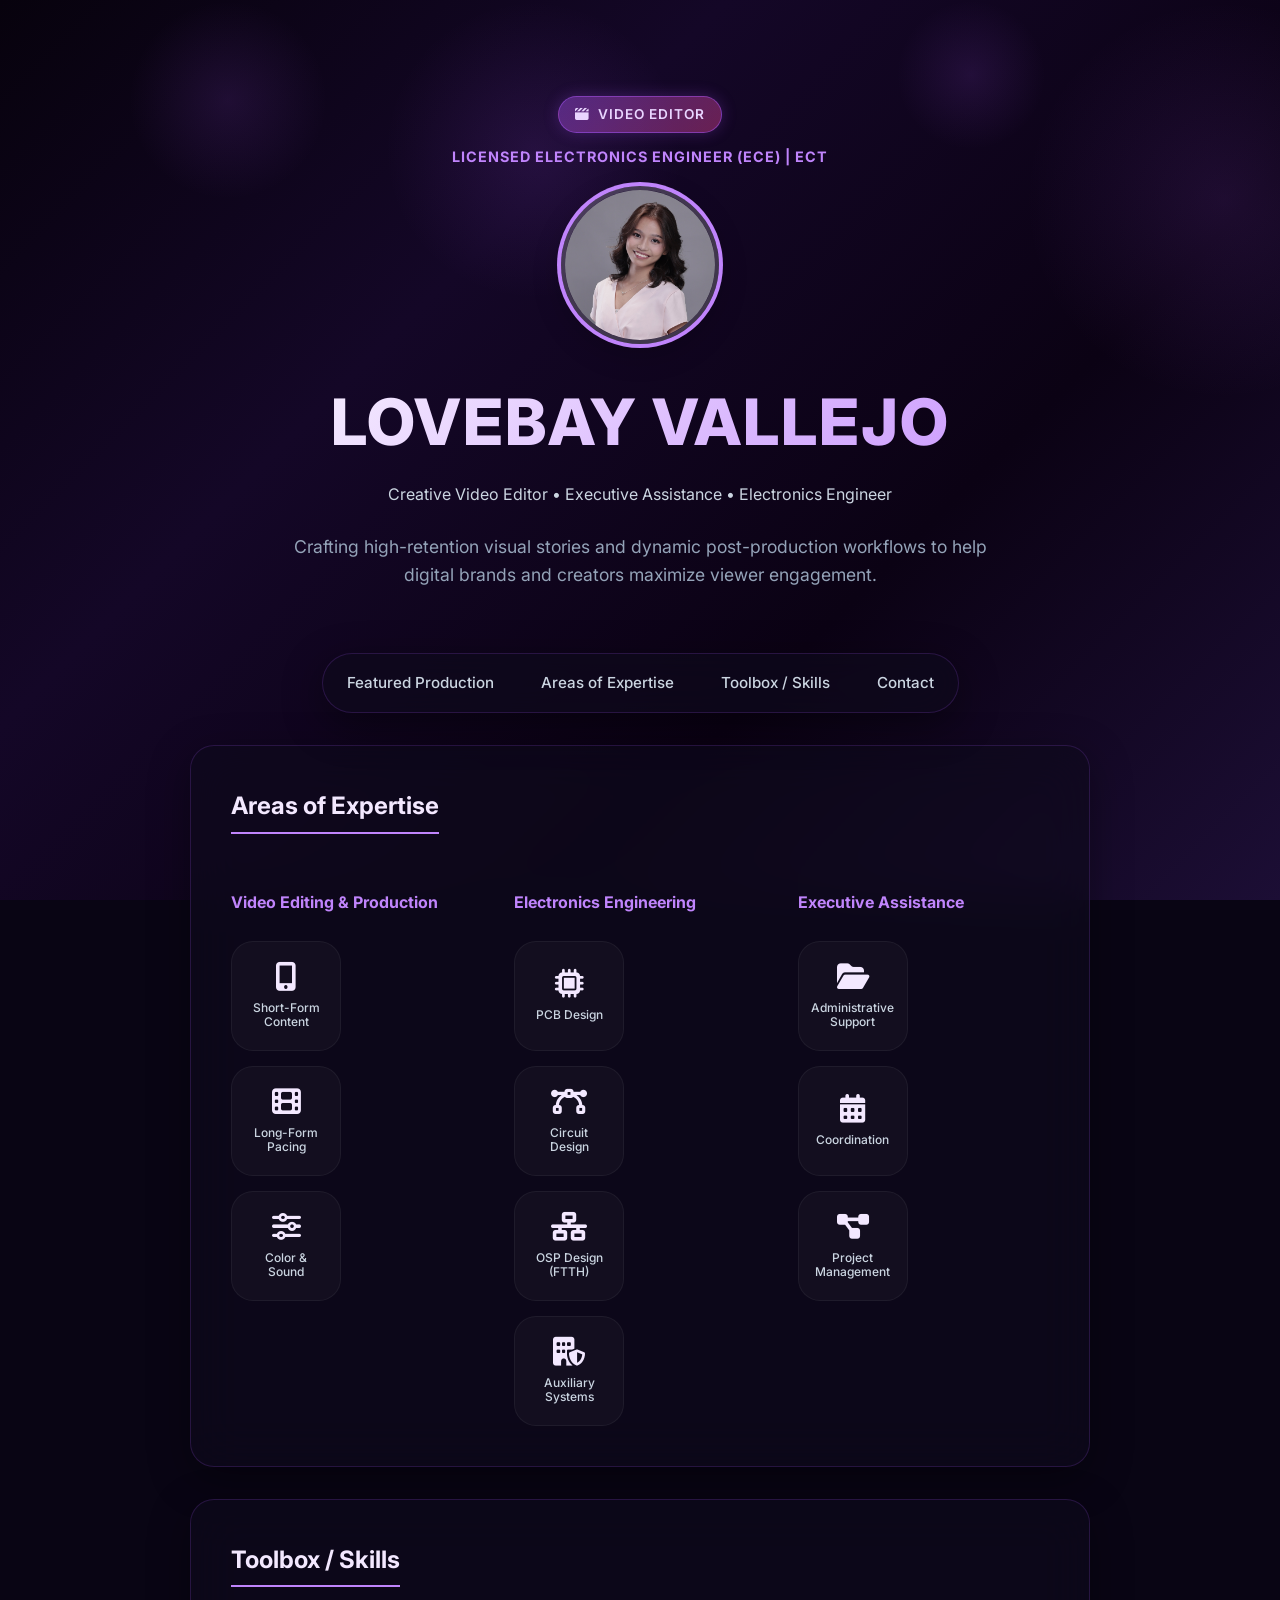
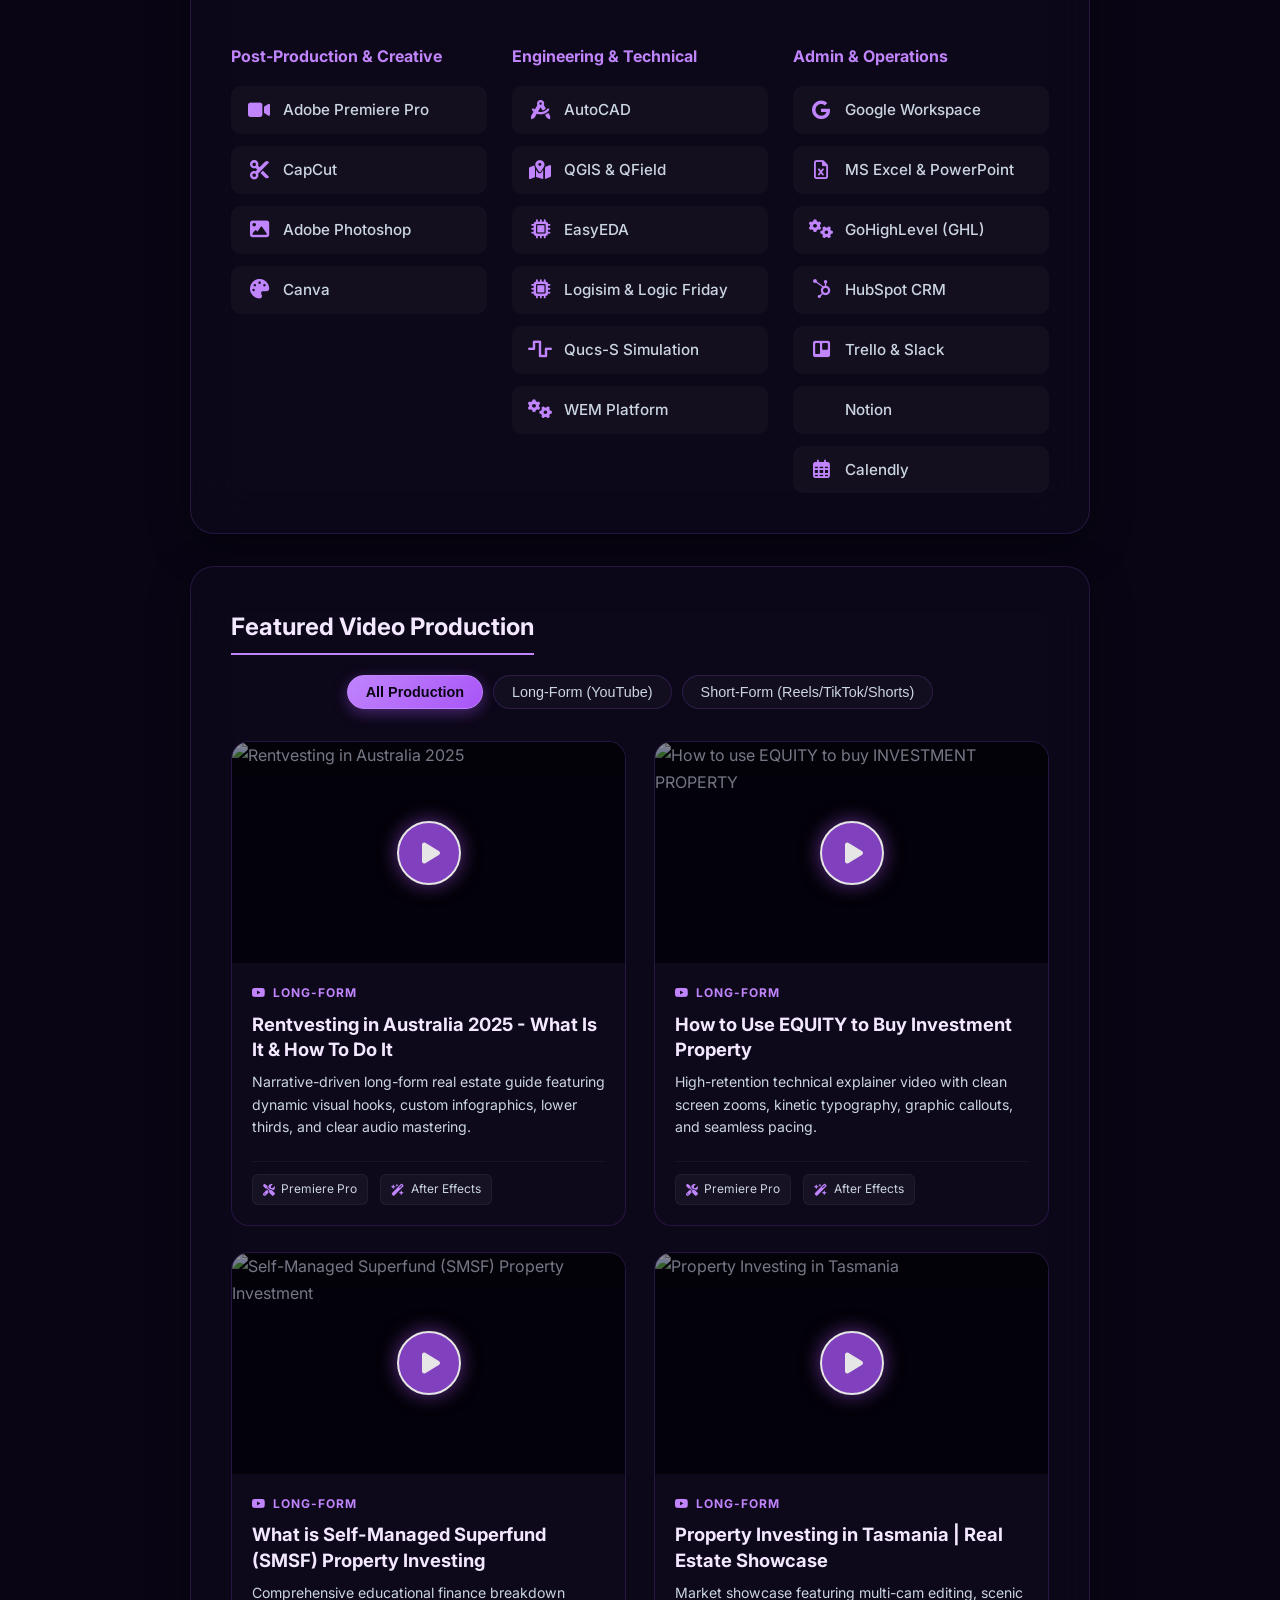
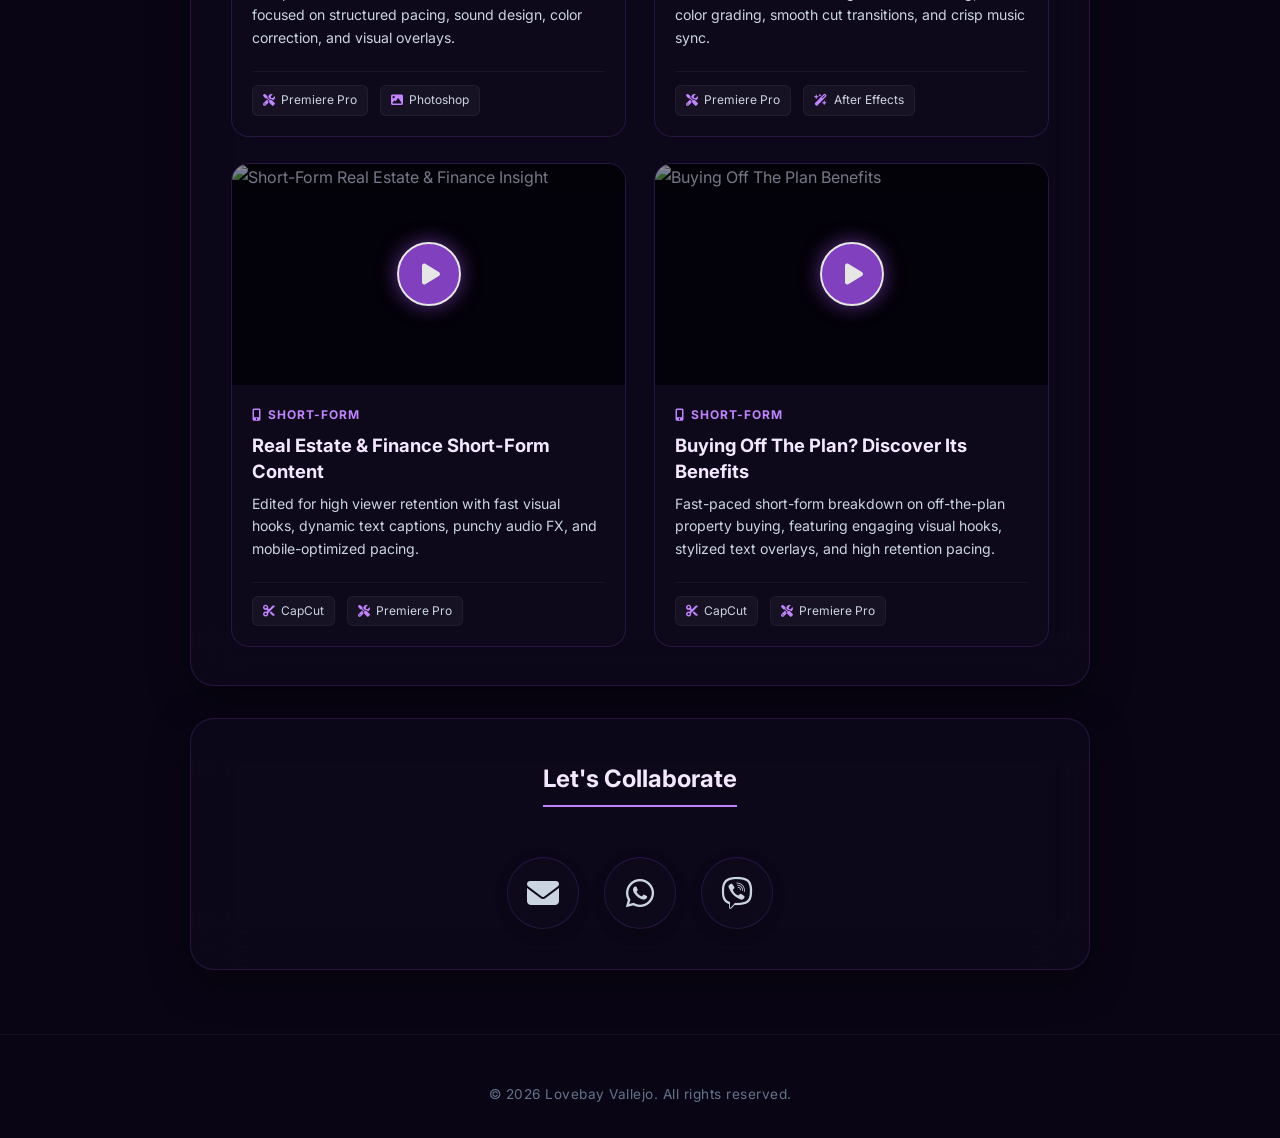
==== index.html @ 910db83a "notion icon added" ====
<!DOCTYPE html>
<html lang="en">

<head>
    <meta charset="UTF-8">
    <meta name="viewport" content="width=device-width, initial-scale=1.0">
    <title>Lovebay Vallejo | Profile</title>
    <!-- Google Fonts: Inter -->
    <link rel="preconnect" href="https://fonts.googleapis.com">
    <link rel="preconnect" href="https://fonts.gstatic.com" crossorigin>
    <link href="https://fonts.googleapis.com/css2?family=Inter:wght@400;500;600;700;800&display=swap" rel="stylesheet">
    <!-- Include Font Awesome for clean, sharp icons -->
    <link rel="stylesheet" href="https://cdnjs.cloudflare.com/ajax/libs/font-awesome/6.4.0/css/all.min.css">
    <link rel="stylesheet" href="styles.css">
</head>

<body>
    <div class="gradient-bg">
        <div class="gradient-bg__bubbles">
            <div></div>
            <div></div>
            <div></div>
            <div></div>
        </div>
    </div>

    <header>
        <div class="creative-badge"><i class="fa-solid fa-clapperboard"></i> Video Editor</div>
        <div class="engineer-badge">Licensed Electronics Engineer (ECE) | ECT</div>
        <img src="photos/My-Profile.jpg" alt="Lovebay Vallejo Profile Picture" class="profile-img">
        <h1>LOVEBAY VALLEJO</h1>
        <p class="subtitle">Creative Video Editor • Executive Assistance • Electronics Engineer</p>
        <p class="tagline">Crafting high-retention visual stories and dynamic post-production workflows to help digital brands and creators maximize viewer engagement.</p>
    </header>

    <nav class="nav-tabs">
        <a href="#portfolio">Featured Production</a>
        <a href="#expertise">Areas of Expertise</a>
        <a href="#tools">Toolbox / Skills</a>
        <a href="#contact">Contact</a>
    </nav>

    <div class="container">

        <!-- Expertise Section -->
        <section id="expertise">
            <h2>Areas of Expertise</h2>
            <div class="expertise-grid">

                <!-- Column 1: Video Editing -->
                <div class="expertise-column">
                    <h3>Video Editing & Production</h3>
                    <div class="expertise-tags">
                        <div class="expertise-item">
                            <div class="tag" onclick="toggleDesc(this)">
                                <i class="fa-solid fa-mobile-screen-button"></i>
                                <span class="tag-label">Short-Form Content</span>
                            </div>
                            <div class="tag-description">Hook creation, high-retention pacing, auto-captions, and visual edits optimized for TikTok, Instagram Reels, and YouTube Shorts.</div>
                        </div>
                        <div class="expertise-item">
                            <div class="tag" onclick="toggleDesc(this)">
                                <i class="fa-solid fa-film"></i>
                                <span class="tag-label">Long-Form Pacing</span>
                            </div>
                            <div class="tag-description">Structuring YouTube vlogs, documentaries, podcasts, and corporate videos for smooth narrative flow and high audience retention.</div>
                        </div>

                        <div class="expertise-item">
                            <div class="tag" onclick="toggleDesc(this)">
                                <i class="fa-solid fa-sliders"></i>
                                <span class="tag-label">Color & Sound</span>
                            </div>
                            <div class="tag-description">Professional color correction, look adjustment (LUTs), audio noise reduction, background music leveling, and sound effects layering.</div>
                        </div>
                    </div>
                </div>

                <!-- Column 2: Electronics Engineer -->
                <div class="expertise-column">
                    <h3>Electronics Engineering</h3>
                    <div class="expertise-tags">
                        <div class="expertise-item">
                            <div class="tag" onclick="toggleDesc(this)">
                                <i class="fa-solid fa-microchip"></i>
                                <span class="tag-label">PCB Design</span>
                            </div>
                            <div class="tag-description">Professional circuit board layout and schematic mapping.</div>
                        </div>
                        <div class="expertise-item">
                            <div class="tag" onclick="toggleDesc(this)">
                                <i class="fa-solid fa-bezier-curve"></i>
                                <span class="tag-label">Circuit Design</span>
                            </div>
                            <div class="tag-description">Schematic capture, component selection, simulation, and hardware prototyping.</div>
                        </div>
                        <div class="expertise-item">
                            <div class="tag" onclick="toggleDesc(this)">
                                <i class="fa-solid fa-network-wired"></i>
                                <span class="tag-label">OSP Design (FTTH)</span>
                            </div>
                            <div class="tag-description">Outside Plant engineering for Fiber-to-the-Home distribution mapping and FTTH network design.</div>
                        </div>
                        <div class="expertise-item">
                            <div class="tag" onclick="toggleDesc(this)">
                                <i class="fa-solid fa-building-shield"></i>
                                <span class="tag-label">Auxiliary Systems</span>
                            </div>
                            <div class="tag-description">Design and integration of critical safety and communication infrastructure (FDAS, CCTV, VDS).</div>
                        </div>
                    </div>
                </div>

                <!-- Column 3: Executive Assistance -->
                <div class="expertise-column">
                    <h3>Executive Assistance</h3>
                    <div class="expertise-tags">
                        <div class="expertise-item">
                            <div class="tag" onclick="toggleDesc(this)">
                                <i class="fa-solid fa-folder-open"></i>
                                <span class="tag-label">Administrative Support</span>
                            </div>
                            <div class="tag-description">Document editing, database management, and operational workflows.</div>
                        </div>
                        <div class="expertise-item">
                            <div class="tag" onclick="toggleDesc(this)">
                                <i class="fa-solid fa-calendar-days"></i>
                                <span class="tag-label">Coordination</span>
                            </div>
                            <div class="tag-description">Calendar maintenance, scheduling, and email inbox management.</div>
                        </div>
                        <div class="expertise-item">
                            <div class="tag" onclick="toggleDesc(this)">
                                <i class="fa-solid fa-diagram-project"></i>
                                <span class="tag-label">Project Management</span>
                            </div>
                            <div class="tag-description">Handling project trackers, file organization systems, and team task management.</div>
                        </div>
                    </div>
                </div>

            </div>
        </section>

        <!-- Skill/Tool Set Section -->
        <section id="tools">
            <h2>Toolbox / Skills</h2>
            <div class="tools-container">

                <!-- Column 1: Creative & Video Editing -->
                <div class="tools-column creative-tools">
                    <h3>Post-Production & Creative</h3>
                    <div class="tools-list">
                        <div class="tool-item"><i class="fa-solid fa-video"></i> Adobe Premiere Pro</div>
                        <div class="tool-item"><i class="fa-solid fa-scissors"></i> CapCut</div>
                        <div class="tool-item"><i class="fa-solid fa-image"></i> Adobe Photoshop</div>
                        <div class="tool-item"><i class="fa-solid fa-palette"></i> Canva</div>
                    </div>
                </div>

                <!-- Column 2: Engineering, CAD & Simulation Software -->
                <div class="tools-column">
                    <h3>Engineering & Technical</h3>
                    <div class="tools-list">
                        <div class="tool-item"><i class="fa-solid fa-compass-drafting"></i> AutoCAD</div>
                        <div class="tool-item"><i class="fa-solid fa-map-location-dot"></i> QGIS & QField</div>
                        <div class="tool-item"><i class="fa-solid fa-microchip"></i> EasyEDA</div>
                        <div class="tool-item"><i class="fa-solid fa-microchip"></i> Logisim & Logic Friday</div>
                        <div class="tool-item"><i class="fa-solid fa-wave-square"></i> Qucs-S Simulation</div>
                        <div class="tool-item"><i class="fa-solid fa-gears"></i> WEM Platform</div>
                    </div>
                </div>

                <!-- Column 3: Administrative, CRM & Project Management -->
                <div class="tools-column">
                    <h3>Admin & Operations</h3>
                    <div class="tools-list">
                        <div class="tool-item"><i class="fa-brands fa-google"></i> Google Workspace</div>
                        <div class="tool-item"><i class="fa-regular fa-file-excel"></i> MS Excel & PowerPoint</div>
                        <div class="tool-item"><i class="fa-solid fa-gears"></i> GoHighLevel (GHL)</div>
                        <div class="tool-item"><i class="fa-brands fa-hubspot"></i> HubSpot CRM</div>
                        <div class="tool-item"><i class="fa-brands fa-trello"></i> Trello & Slack</div>
                        <div class="tool-item"><i class="fa-brands fa-notion"></i> Notion</div>
                        <div class="tool-item"><i class="fa-regular fa-calendar-days"></i> Calendly</div>
                    </div>
                </div>

            </div>
        </section>

        <!-- Featured Video Production Section -->
        <section id="portfolio">
            <h2>Featured Video Production</h2>
            
            <!-- Category Filters -->
            <div class="portfolio-filters">
                <button class="filter-btn active" data-filter="all">All Production</button>
                <button class="filter-btn" data-filter="long-form">Long-Form (YouTube)</button>
                <button class="filter-btn" data-filter="short-form">Short-Form (Reels/TikTok/Shorts)</button>
            </div>

            <div class="video-grid">
                <!-- Video 1: Long-Form -->
                <div class="video-card" data-category="long-form">
                    <div class="video-thumbnail-container" data-video-id="uW478CF19aQ">
                        <img src="https://img.youtube.com/vi/uW478CF19aQ/hqdefault.jpg" alt="Rentvesting in Australia 2025" class="video-thumbnail">
                        <div class="video-overlay">
                            <div class="play-button-wrapper">
                                <i class="fa-solid fa-play"></i>
                            </div>
                        </div>
                    </div>
                    <div class="video-info">
                        <span class="video-category-tag"><i class="fa-brands fa-youtube"></i> Long-Form</span>
                        <h3>Rentvesting in Australia 2025 - What Is It & How To Do It</h3>
                        <p>Narrative-driven long-form real estate guide featuring dynamic visual hooks, custom infographics, lower thirds, and clear audio mastering.</p>
                        <div class="video-meta">
                            <span><i class="fa-solid fa-screwdriver-wrench"></i> Premiere Pro</span>
                            <span><i class="fa-solid fa-wand-magic-sparkles"></i> After Effects</span>
                        </div>
                    </div>
                </div>

                <!-- Video 2: Long-Form -->
                <div class="video-card" data-category="long-form">
                    <div class="video-thumbnail-container" data-video-id="O9XgJfCKcOU">
                        <img src="https://img.youtube.com/vi/O9XgJfCKcOU/hqdefault.jpg" alt="How to use EQUITY to buy INVESTMENT PROPERTY" class="video-thumbnail">
                        <div class="video-overlay">
                            <div class="play-button-wrapper">
                                <i class="fa-solid fa-play"></i>
                            </div>
                        </div>
                    </div>
                    <div class="video-info">
                        <span class="video-category-tag"><i class="fa-brands fa-youtube"></i> Long-Form</span>
                        <h3>How to Use EQUITY to Buy Investment Property</h3>
                        <p>High-retention technical explainer video with clean screen zooms, kinetic typography, graphic callouts, and seamless pacing.</p>
                        <div class="video-meta">
                            <span><i class="fa-solid fa-screwdriver-wrench"></i> Premiere Pro</span>
                            <span><i class="fa-solid fa-wand-magic-sparkles"></i> After Effects</span>
                        </div>
                    </div>
                </div>

                <!-- Video 3: Long-Form -->
                <div class="video-card" data-category="long-form">
                    <div class="video-thumbnail-container" data-video-id="IovigkBup74">
                        <img src="https://img.youtube.com/vi/IovigkBup74/hqdefault.jpg" alt="Self-Managed Superfund (SMSF) Property Investment" class="video-thumbnail">
                        <div class="video-overlay">
                            <div class="play-button-wrapper">
                                <i class="fa-solid fa-play"></i>
                            </div>
                        </div>
                    </div>
                    <div class="video-info">
                        <span class="video-category-tag"><i class="fa-brands fa-youtube"></i> Long-Form</span>
                        <h3>What is Self-Managed Superfund (SMSF) Property Investing</h3>
                        <p>Comprehensive educational finance breakdown focused on structured pacing, sound design, color correction, and visual overlays.</p>
                        <div class="video-meta">
                            <span><i class="fa-solid fa-screwdriver-wrench"></i> Premiere Pro</span>
                            <span><i class="fa-solid fa-image"></i> Photoshop</span>
                        </div>
                    </div>
                </div>

                <!-- Video 4: Long-Form -->
                <div class="video-card" data-category="long-form">
                    <div class="video-thumbnail-container" data-video-id="zVWQCdm3yYM">
                        <img src="https://img.youtube.com/vi/zVWQCdm3yYM/hqdefault.jpg" alt="Property Investing in Tasmania" class="video-thumbnail">
                        <div class="video-overlay">
                            <div class="play-button-wrapper">
                                <i class="fa-solid fa-play"></i>
                            </div>
                        </div>
                    </div>
                    <div class="video-info">
                        <span class="video-category-tag"><i class="fa-brands fa-youtube"></i> Long-Form</span>
                        <h3>Property Investing in Tasmania | Real Estate Showcase</h3>
                        <p>Market showcase featuring multi-cam editing, scenic color grading, smooth cut transitions, and crisp music sync.</p>
                        <div class="video-meta">
                            <span><i class="fa-solid fa-screwdriver-wrench"></i> Premiere Pro</span>
                            <span><i class="fa-solid fa-wand-magic-sparkles"></i> After Effects</span>
                        </div>
                    </div>
                </div>

                <!-- Video 5: Short-Form -->
                <div class="video-card" data-category="short-form">
                    <div class="video-thumbnail-container" data-video-id="gjGpmIFpNME">
                        <img src="https://img.youtube.com/vi/gjGpmIFpNME/hqdefault.jpg" alt="Short-Form Real Estate & Finance Insight" class="video-thumbnail">
                        <div class="video-overlay">
                            <div class="play-button-wrapper">
                                <i class="fa-solid fa-play"></i>
                            </div>
                        </div>
                    </div>
                    <div class="video-info">
                        <span class="video-category-tag"><i class="fa-solid fa-mobile-screen-button"></i> Short-Form</span>
                        <h3>Real Estate & Finance Short-Form Content</h3>
                        <p>Edited for high viewer retention with fast visual hooks, dynamic text captions, punchy audio FX, and mobile-optimized pacing.</p>
                        <div class="video-meta">
                            <span><i class="fa-solid fa-scissors"></i> CapCut</span>
                            <span><i class="fa-solid fa-screwdriver-wrench"></i> Premiere Pro</span>
                        </div>
                    </div>
                </div>

                <!-- Video 6: Short-Form -->
                <div class="video-card" data-category="short-form">
                    <div class="video-thumbnail-container" data-video-id="ugtpu7njPVU">
                        <img src="https://img.youtube.com/vi/ugtpu7njPVU/hqdefault.jpg" alt="Buying Off The Plan Benefits" class="video-thumbnail">
                        <div class="video-overlay">
                            <div class="play-button-wrapper">
                                <i class="fa-solid fa-play"></i>
                            </div>
                        </div>
                    </div>
                    <div class="video-info">
                        <span class="video-category-tag"><i class="fa-solid fa-mobile-screen-button"></i> Short-Form</span>
                        <h3>Buying Off The Plan? Discover Its Benefits</h3>
                        <p>Fast-paced short-form breakdown on off-the-plan property buying, featuring engaging visual hooks, stylized text overlays, and high retention pacing.</p>
                        <div class="video-meta">
                            <span><i class="fa-solid fa-scissors"></i> CapCut</span>
                            <span><i class="fa-solid fa-screwdriver-wrench"></i> Premiere Pro</span>
                        </div>
                    </div>
                </div>
            </div>
        </section>




        <!-- Collaboration / Action Section -->
        <section id="contact" style="text-align: center;">
            <h2>Let's Collaborate</h2>
            <div class="contact-icons">
                <a href="https://mail.google.com/mail/?view=cm&fs=1&to=ilovebayv@gmail.com" target="_blank" rel="noopener noreferrer" class="contact-icon-btn" title="Send Email via Gmail">
                    <i class="fa-solid fa-envelope"></i>
                </a>
                <a href="https://wa.me/639666479044" target="_blank" class="contact-icon-btn" title="WhatsApp">
                    <i class="fa-brands fa-whatsapp"></i>
                </a>
                <a href="viber://chat?number=%2B639853142473" target="_blank" class="contact-icon-btn" title="Viber">
                    <i class="fa-brands fa-viber"></i>
                </a>
            </div>
        </section>
    </div>

    <footer class="site-footer">
        <p>© 2026 Lovebay Vallejo. All rights reserved.</p>
    </footer>

    <script src="script.js"></script>

</body>

</html>
---- styles.css ----
:root {
    --primary: #f3e8ff;
    /* Soft lavender white */
    --secondary: #cbd5e1;
    /* Slate/gray text */
    --accent: #c084fc;
    /* Bright violet/purple */
    --bg-dark: #090514;
    /* Deep space dark purple */

    /* Glassmorphism Card Style */
    --glass-bg: rgba(15, 10, 28, 0.65);
    /* Dark purple glass overlay */
    --glass-border: rgba(168, 85, 247, 0.18);
    /* Soft glowing violet border */
    --glass-blur: 24px;

    --nav-height: 60px;
    --bezier-fluid: cubic-bezier(0.25, 1, 0.5, 1);
}

html {
    scroll-behavior: smooth;
    scroll-padding-top: calc(var(--nav-height) + 20px);
}

body {
    font-family: 'Inter', sans-serif;
    line-height: 1.7;
    margin: 0;
    color: var(--secondary);
    background-color: var(--bg-dark);
    overflow-x: hidden;
}

/* Animated Mesh Gradient Background */
.gradient-bg {
    width: 100vw;
    height: 100vh;
    position: fixed;
    overflow: hidden;
    background: linear-gradient(135deg, #07020d, #140727, #0b0214, #1c0e35);
    z-index: -2;
}

.gradient-bg__bubbles {
    position: absolute;
    top: 0;
    left: 0;
    width: 100%;
    height: 100%;
    z-index: -1;
}

.gradient-bg__bubbles div {
    position: absolute;
    border-radius: 50%;
    background: radial-gradient(circle, rgba(168, 85, 247, 0.12) 0%, rgba(168, 85, 247, 0) 70%);
    animation: rise 25s infinite;
}

/* Different sizes and positions for bubbles */
.gradient-bg__bubbles div:nth-child(1) {
    width: 200px;
    height: 200px;
    left: 10%;
    animation-duration: 20s;
}

.gradient-bg__bubbles div:nth-child(2) {
    width: 300px;
    height: 300px;
    left: 30%;
    animation-duration: 30s;
    animation-delay: -5s;
}

.gradient-bg__bubbles div:nth-child(3) {
    width: 150px;
    height: 150px;
    left: 70%;
    animation-duration: 25s;
}

.gradient-bg__bubbles div:nth-child(4) {
    width: 400px;
    height: 400px;
    left: 80%;
    animation-duration: 40s;
    animation-delay: -10s;
}

@keyframes rise {
    0% {
        transform: translateY(100vh) scale(0);
        opacity: 1;
    }

    100% {
        transform: translateY(-10vh) scale(1.5);
        opacity: 0;
    }
}

/* HEADER SECTION */
header {
    color: var(--primary);
    padding: 6rem 1rem 4rem;
    text-align: center;
    position: relative;
}

h1 {
    margin: 0;
    font-size: clamp(2.5rem, 6vw, 4rem);
    letter-spacing: 2px;
    font-weight: 800;
    background: linear-gradient(135deg, #ffffff 10%, #d8b4fe 60%, #c084fc 100%);
    -webkit-background-clip: text;
    background-clip: text;
    -webkit-text-fill-color: transparent;
}

.engineer-badge {
    color: var(--accent);
    font-weight: bold;
    text-transform: uppercase;
    font-size: 0.9rem;
    margin-bottom: 5px;
    letter-spacing: 1px;
}

.subtitle {
    margin-top: 5px;
    margin-bottom: 1.5rem;
    color: var(--secondary);
}

/* FLOATING GLASS NAVIGATION */
.nav-tabs {
    position: -webkit-sticky;
    position: sticky;
    top: 20px;
    background: var(--glass-bg);
    border: 1px solid var(--glass-border);
    backdrop-filter: blur(var(--glass-blur));
    -webkit-backdrop-filter: blur(var(--glass-blur));
    box-shadow: 0 12px 40px rgba(0, 0, 0, 0.4);
    display: flex;
    justify-content: center;
    gap: 15px;
    padding: 8px;
    z-index: 1000;
    width: max-content;
    max-width: 90%;
    margin: 0 auto;
    border-radius: 999px;
    transition: all 0.3s ease;
}

.nav-tabs a {
    color: var(--secondary);
    text-decoration: none;
    padding: 8px 16px;
    font-size: 0.95rem;
    font-weight: 500;
    border-radius: 999px;
    position: relative;
    transition: all 0.4s var(--bezier-fluid);
}

.nav-tabs a:hover {
    color: var(--primary);
    background: rgba(168, 85, 247, 0.2);
}

/* MAIN CONTENT & GLASS CARDS */
.container {
    max-width: 900px;
    margin: 2rem auto;
    padding: 0 1rem;
}

section {
    background: var(--glass-bg);
    border: 1px solid var(--glass-border);
    backdrop-filter: blur(var(--glass-blur));
    -webkit-backdrop-filter: blur(var(--glass-blur));
    padding: 2.5rem;
    margin-bottom: 2rem;
    border-radius: 24px;
    box-shadow: 0 12px 40px rgba(0, 0, 0, 0.35);
    transition: transform 0.3s ease, border-color 0.3s ease;
}

h2 {
    color: var(--primary);
    border-bottom: 2px solid var(--accent);
    display: inline-block;
    padding-bottom: 5px;
    margin-top: 0;
}

/* EXPERTISE SECTION - iOS WIDGETS */
.expertise-grid {
    display: grid;
    grid-template-columns: repeat(auto-fit, minmax(250px, 1fr));
    gap: 2rem;
    margin-top: 20px;
}

.expertise-column h3 {
    color: var(--accent);
    font-size: 1rem;
    margin-bottom: 1.5rem;
}

.expertise-tags {
    display: flex;
    flex-wrap: wrap;
    gap: 15px;
}

.expertise-item {
    flex-basis: 120px;
    transition: all 0.4s var(--bezier-fluid);
}

.expertise-item.active {
    flex-basis: 100%;
    /* Expand to full-width when description is open */
}

.tag {
    display: inline-flex;
    flex-direction: column;
    align-items: center;
    justify-content: center;
    background: rgba(255, 255, 255, 0.03);
    color: var(--secondary);
    padding: 15px;
    border-radius: 22px;
    width: 110px;
    height: 110px;
    box-sizing: border-box;
    border: 1px solid rgba(255, 255, 255, 0.05);
    cursor: pointer;
    transition: all 0.5s var(--bezier-fluid);
}

.tag i {
    font-size: 1.8rem;
    color: var(--primary);
    margin-bottom: 10px;
    transition: transform 0.5s var(--bezier-fluid), color 0.4s var(--bezier-fluid);
}

.tag-label {
    font-size: 0.75rem;
    font-weight: 500;
    text-align: center;
    line-height: 1.2;
}

.tag:hover {
    transform: translateY(-6px) scale(1.03);
    background: rgba(168, 85, 247, 0.15);
    border-color: var(--accent);
    box-shadow: 0 12px 24px rgba(0, 0, 0, 0.3);
}

.tag:hover i {
    color: var(--accent);
    transform: scale(1.1);
}

.expertise-item.active .tag {
    background: rgba(168, 85, 247, 0.25);
    border-color: var(--accent);
    box-shadow: 0 8px 20px rgba(168, 85, 247, 0.2);
}

.expertise-item.active .tag i {
    color: var(--accent);
}

.tag-description {
    display: none;
    background: rgba(9, 5, 20, 0.45);
    border-left: 4px solid var(--accent);
    padding: 14px;
    margin-top: 10px;
    font-size: 0.85rem;
    color: var(--secondary);
    border-radius: 12px;
    width: 100%;
    box-sizing: border-box;
    animation: expandDrawer 0.4s var(--bezier-fluid) forwards;
    border-top: 1px solid rgba(255, 255, 255, 0.05);
    border-right: 1px solid rgba(255, 255, 255, 0.05);
    border-bottom: 1px solid rgba(255, 255, 255, 0.05);
    box-shadow: inset 0 1px 1px rgba(255, 255, 255, 0.05);
}

@keyframes expandDrawer {
    from {
        opacity: 0;
        transform: translateY(-5px);
    }

    to {
        opacity: 1;
        transform: translateY(0);
    }
}

/* MODERN CTA BUTTONS */
.btn-container {
    display: flex;
    justify-content: center;
    gap: 15px;
    flex-wrap: wrap;
    margin-top: 20px;
}

.btn {
    display: inline-block;
    padding: 12px 28px;
    text-decoration: none;
    border-radius: 10px;
    font-weight: 600;
    transition: all 0.4s var(--bezier-fluid);
    border: 1px solid transparent;
}

.btn-primary {
    background: var(--accent);
    color: #090514;
    /* High contrast dark purple text */
    box-shadow: 0 4px 14px rgba(192, 132, 252, 0.2);
}

.btn-primary:hover {
    background: #d8b4fe;
    transform: translateY(-3px);
    box-shadow: 0 8px 24px rgba(192, 132, 252, 0.4);
}

.btn-secondary {
    background: var(--glass-bg);
    color: var(--primary);
    border-color: var(--glass-border);
}

.btn-secondary:hover {
    background: rgba(255, 255, 255, 0.08);
    transform: translateY(-3px);
    border-color: var(--accent);
    box-shadow: 0 8px 20px rgba(0, 0, 0, 0.35);
}

/* SKILL / TOOL SET SECTION */
.tools-container {
    display: flex;
    flex-wrap: wrap;
    gap: 25px;
    margin-top: 20px;
}

.tools-column {
    flex: 1;
    min-width: 250px;
}

.tools-column h3 {
    color: var(--accent);
    font-size: 1rem;
    margin-bottom: 1rem;
}

.tools-list {
    display: flex;
    flex-direction: column;
    gap: 12px;
    margin-top: 15px;
}

.tool-item {
    display: flex;
    align-items: center;
    gap: 12px;
    background: rgba(255, 255, 255, 0.03);
    padding: 10px 15px;
    border-radius: 10px;
    font-size: 0.95rem;
    font-weight: 500;
    color: var(--secondary);
    border: 1px solid transparent;
    transition: all 0.3s var(--bezier-fluid);
}

.tool-item i {
    font-size: 1.2rem;
    width: 24px;
    text-align: center;
    color: var(--accent);
    transition: transform 0.3s var(--bezier-fluid);
}

.tool-item:hover {
    transform: translateX(5px);
    border-color: var(--accent);
    background: rgba(168, 85, 247, 0.12);
    color: var(--primary);
}

.tool-item:hover i {
    transform: scale(1.15);
}

/* PROFILE IMAGE */
.profile-img {
    display: block;
    width: 150px;
    height: 150px;
    object-fit: cover;
    border-radius: 50%;
    margin: 1rem auto 1.5rem;
    border: 4px solid rgba(255, 255, 255, 0.2);
    box-shadow: 0 0 0 4px var(--accent), 0 10px 30px rgba(0, 0, 0, 0.2);
    transition: transform 0.6s var(--bezier-fluid), box-shadow 0.6s var(--bezier-fluid);
}

.profile-img:hover {
    transform: scale(1.05) rotate(2deg);
    box-shadow: 0 0 0 6px var(--accent), 0 15px 40px rgba(129, 140, 248, 0.3);
}

/* NEW PORTFOLIO/VIDEO SECTION & FILTERS */
.creative-badge {
    color: #e9d5ff; /* very light purple */
    background: linear-gradient(135deg, rgba(168, 85, 247, 0.4) 0%, rgba(236, 72, 153, 0.4) 100%);
    border: 1px solid rgba(168, 85, 247, 0.5);
    padding: 6px 16px;
    border-radius: 999px;
    display: inline-flex;
    align-items: center;
    gap: 8px;
    font-size: 0.85rem;
    font-weight: 600;
    margin-bottom: 12px;
    text-transform: uppercase;
    letter-spacing: 1px;
    box-shadow: 0 0 15px rgba(168, 85, 247, 0.25);
}

.timeline-accent {
    position: relative;
    height: 4px;
    background: rgba(255, 255, 255, 0.1);
    margin: 2rem 0;
    border-radius: 2px;
    overflow: hidden;
}

.timeline-accent::after {
    content: '';
    position: absolute;
    top: 0;
    left: 20%;
    width: 15%;
    height: 100%;
    background: linear-gradient(90deg, var(--accent), #f472b6);
    box-shadow: 0 0 8px var(--accent);
    animation: scrubberTrack 8s infinite ease-in-out;
}

@keyframes scrubberTrack {
    0%, 100% { left: 5%; width: 10%; }
    50% { left: 75%; width: 20%; }
}

.expertise-column.primary-column {
    border: 1px dashed rgba(192, 132, 252, 0.3);
    border-radius: 20px;
    padding: 15px;
    background: rgba(168, 85, 247, 0.03);
    box-shadow: inset 0 0 20px rgba(168, 85, 247, 0.02);
}

.expertise-column.primary-column h3 {
    text-shadow: 0 0 8px rgba(192, 132, 252, 0.4);
}

.portfolio-filters {
    display: flex;
    justify-content: center;
    gap: 10px;
    margin-bottom: 2rem;
    flex-wrap: wrap;
}

.filter-btn {
    background: rgba(255, 255, 255, 0.03);
    color: var(--secondary);
    border: 1px solid var(--glass-border);
    padding: 8px 18px;
    border-radius: 999px;
    font-size: 0.9rem;
    font-weight: 500;
    cursor: pointer;
    transition: all 0.3s var(--bezier-fluid);
}

.filter-btn:hover {
    color: var(--primary);
    background: rgba(168, 85, 247, 0.15);
    border-color: var(--accent);
    transform: translateY(-2px);
}

.filter-btn.active {
    background: linear-gradient(135deg, var(--accent) 0%, #a855f7 100%);
    color: #090514;
    border-color: var(--accent);
    font-weight: 600;
    box-shadow: 0 4px 15px rgba(168, 85, 247, 0.4);
}

.video-grid {
    display: grid;
    grid-template-columns: repeat(auto-fit, minmax(280px, 1fr));
    gap: 1.75rem;
    margin-top: 2rem;
}

.video-card {
    display: flex;
    flex-direction: column;
    height: 100%;
    background: var(--glass-bg);
    border: 1px solid var(--glass-border);
    border-radius: 18px;
    overflow: hidden;
    padding: 0 !important;
    transition: transform 0.4s var(--bezier-fluid), opacity 0.3s ease, border-color 0.4s var(--bezier-fluid);
}

.video-card:hover {
    transform: translateY(-8px) scale(1.02);
    border-color: var(--accent);
    box-shadow: 0 15px 35px rgba(168, 85, 247, 0.2);
}

.video-card.hidden {
    display: none;
}

@keyframes cardFadeIn {
    from {
        opacity: 0;
        transform: translateY(10px) scale(0.95);
    }
    to {
        opacity: 1;
        transform: translateY(0) scale(1);
    }
}

.video-card.fade-in {
    animation: cardFadeIn 0.5s var(--bezier-fluid) forwards;
}

.video-thumbnail-container {
    position: relative;
    width: 100%;
    padding-bottom: 56.25%;
    height: 0;
    overflow: hidden;
    cursor: pointer;
    background: #000;
}

.video-thumbnail {
    position: absolute;
    top: 0;
    left: 0;
    width: 100%;
    height: 100%;
    object-fit: cover;
    transition: transform 0.5s ease;
}

.video-card:hover .video-thumbnail {
    transform: scale(1.08);
}

.video-overlay {
    position: absolute;
    top: 0;
    left: 0;
    width: 100%;
    height: 100%;
    background: rgba(9, 5, 20, 0.5);
    display: flex;
    align-items: center;
    justify-content: center;
    opacity: 0.9;
    transition: all 0.3s ease;
}

.video-card:hover .video-overlay {
    background: rgba(9, 5, 20, 0.3);
}

.play-button-wrapper {
    width: 60px;
    height: 60px;
    border-radius: 50%;
    background: rgba(168, 85, 247, 0.85);
    border: 2px solid #ffffff;
    display: flex;
    align-items: center;
    justify-content: center;
    color: #ffffff;
    font-size: 1.5rem;
    transition: all 0.3s var(--bezier-fluid);
    box-shadow: 0 0 20px rgba(168, 85, 247, 0.6);
}

.play-button-wrapper i {
    margin-left: 4px;
}

.video-card:hover .play-button-wrapper {
    transform: scale(1.15);
    background: #ffffff;
    color: var(--bg-dark);
    box-shadow: 0 0 25px #ffffff;
}

.video-duration {
    position: absolute;
    bottom: 10px;
    right: 10px;
    background: rgba(0, 0, 0, 0.8);
    color: #ffffff;
    padding: 3px 8px;
    border-radius: 6px;
    font-size: 0.75rem;
    font-weight: 600;
    border: 1px solid rgba(255, 255, 255, 0.1);
}

.video-info {
    padding: 1.25rem;
    display: flex;
    flex-direction: column;
    flex-grow: 1;
}

.video-category-tag {
    font-size: 0.75rem;
    font-weight: 700;
    text-transform: uppercase;
    letter-spacing: 1px;
    color: var(--accent);
    margin-bottom: 0.5rem;
    display: inline-flex;
    align-items: center;
    gap: 6px;
}

.video-info h3 {
    margin: 0 0 0.5rem 0;
    font-size: 1.15rem;
    font-weight: 700;
    color: var(--primary);
    line-height: 1.4;
}

.video-info p {
    margin: 0 0 1.25rem 0;
    font-size: 0.88rem;
    color: var(--secondary);
    line-height: 1.6;
}

.video-meta {
    margin-top: auto;
    display: flex;
    gap: 12px;
    flex-wrap: wrap;
    border-top: 1px solid rgba(255, 255, 255, 0.05);
    padding-top: 0.8rem;
}

.video-meta span {
    font-size: 0.75rem;
    background: rgba(255, 255, 255, 0.04);
    border: 1px solid rgba(255, 255, 255, 0.05);
    padding: 4px 10px;
    border-radius: 6px;
    color: var(--secondary);
    display: inline-flex;
    align-items: center;
    gap: 6px;
}

.video-meta span i {
    color: var(--accent);
}

.video-embed {
    position: relative;
    padding-bottom: 56.25%;
    height: 0;
    overflow: hidden;
    border-radius: 12px;
}

.video-embed iframe {
    position: absolute;
    top: 0;
    left: 0;
    width: 100%;
    height: 100%;
    border: 0;
}

/* RESPONSIVE ADJUSTMENTS */
@media (max-width: 768px) {
    header {
        padding: 4rem 1rem 2.5rem;
    }

    section {
        padding: 1.5rem;
        margin-bottom: 1.5rem;
        border-radius: 18px;
    }

    .nav-tabs {
        width: calc(100% - 2rem);
        max-width: 100%;
        top: 15px;
        justify-content: flex-start;
        overflow-x: auto;
        white-space: nowrap;
        gap: 8px;
        padding: 6px;
        border-radius: 20px;
        -webkit-overflow-scrolling: touch;
        scrollbar-width: none;
        /* Hide scrollbar for Firefox */
    }

    .nav-tabs::-webkit-scrollbar {
        display: none;
        /* Hide scrollbar for Chrome/Safari */
    }

    .nav-tabs a {
        padding: 8px 14px;
        font-size: 0.85rem;
        flex-shrink: 0;
    }
}

@media (max-width: 480px) {
    .container {
        margin: 1rem auto;
        padding: 0 0.75rem;
    }

    .expertise-grid {
        gap: 1.25rem;
    }

    .btn-container {
        gap: 10px;
    }

    .btn {
        width: 100%;
        text-align: center;
        box-sizing: border-box;
    }
}

/* NEW ADDITIONS */
.tagline {
    font-size: clamp(0.9rem, 2.5vw, 1.1rem);
    color: #94a3b8; /* Slate grey / less highlighted */
    max-width: 700px;
    margin: 1.5rem auto 0;
    line-height: 1.6;
    font-weight: 400;
    text-align: center;
}

.contact-icons {
    display: flex;
    justify-content: center;
    gap: 25px;
    margin-top: 30px;
}

.contact-icon-btn {
    display: inline-flex;
    align-items: center;
    justify-content: center;
    width: 70px;
    height: 70px;
    background: var(--glass-bg);
    border: 1px solid var(--glass-border);
    border-radius: 50%;
    color: var(--secondary);
    font-size: 2rem;
    text-decoration: none;
    transition: all 0.4s var(--bezier-fluid);
    box-shadow: 0 4px 15px rgba(0, 0, 0, 0.2);
}

.contact-icon-btn i {
    transition: transform 0.4s var(--bezier-fluid), color 0.4s var(--bezier-fluid);
}

.contact-icon-btn:hover {
    transform: translateY(-5px) scale(1.05);
    border-color: var(--accent);
    color: var(--primary);
    box-shadow: 0 10px 25px rgba(168, 85, 247, 0.3);
}

.contact-icon-btn:hover i {
    transform: scale(1.15);
    color: var(--accent);
}

.site-footer {
    text-align: center;
    padding: 3rem 1rem 2rem;
    margin-top: 4rem;
    border-top: 1px solid rgba(255, 255, 255, 0.05);
    position: relative;
    z-index: 10;
}

.site-footer p {
    color: #64748b; /* Standard light/muted grey color */
    font-size: 0.85rem;
    margin: 0;
    letter-spacing: 0.5px;
}
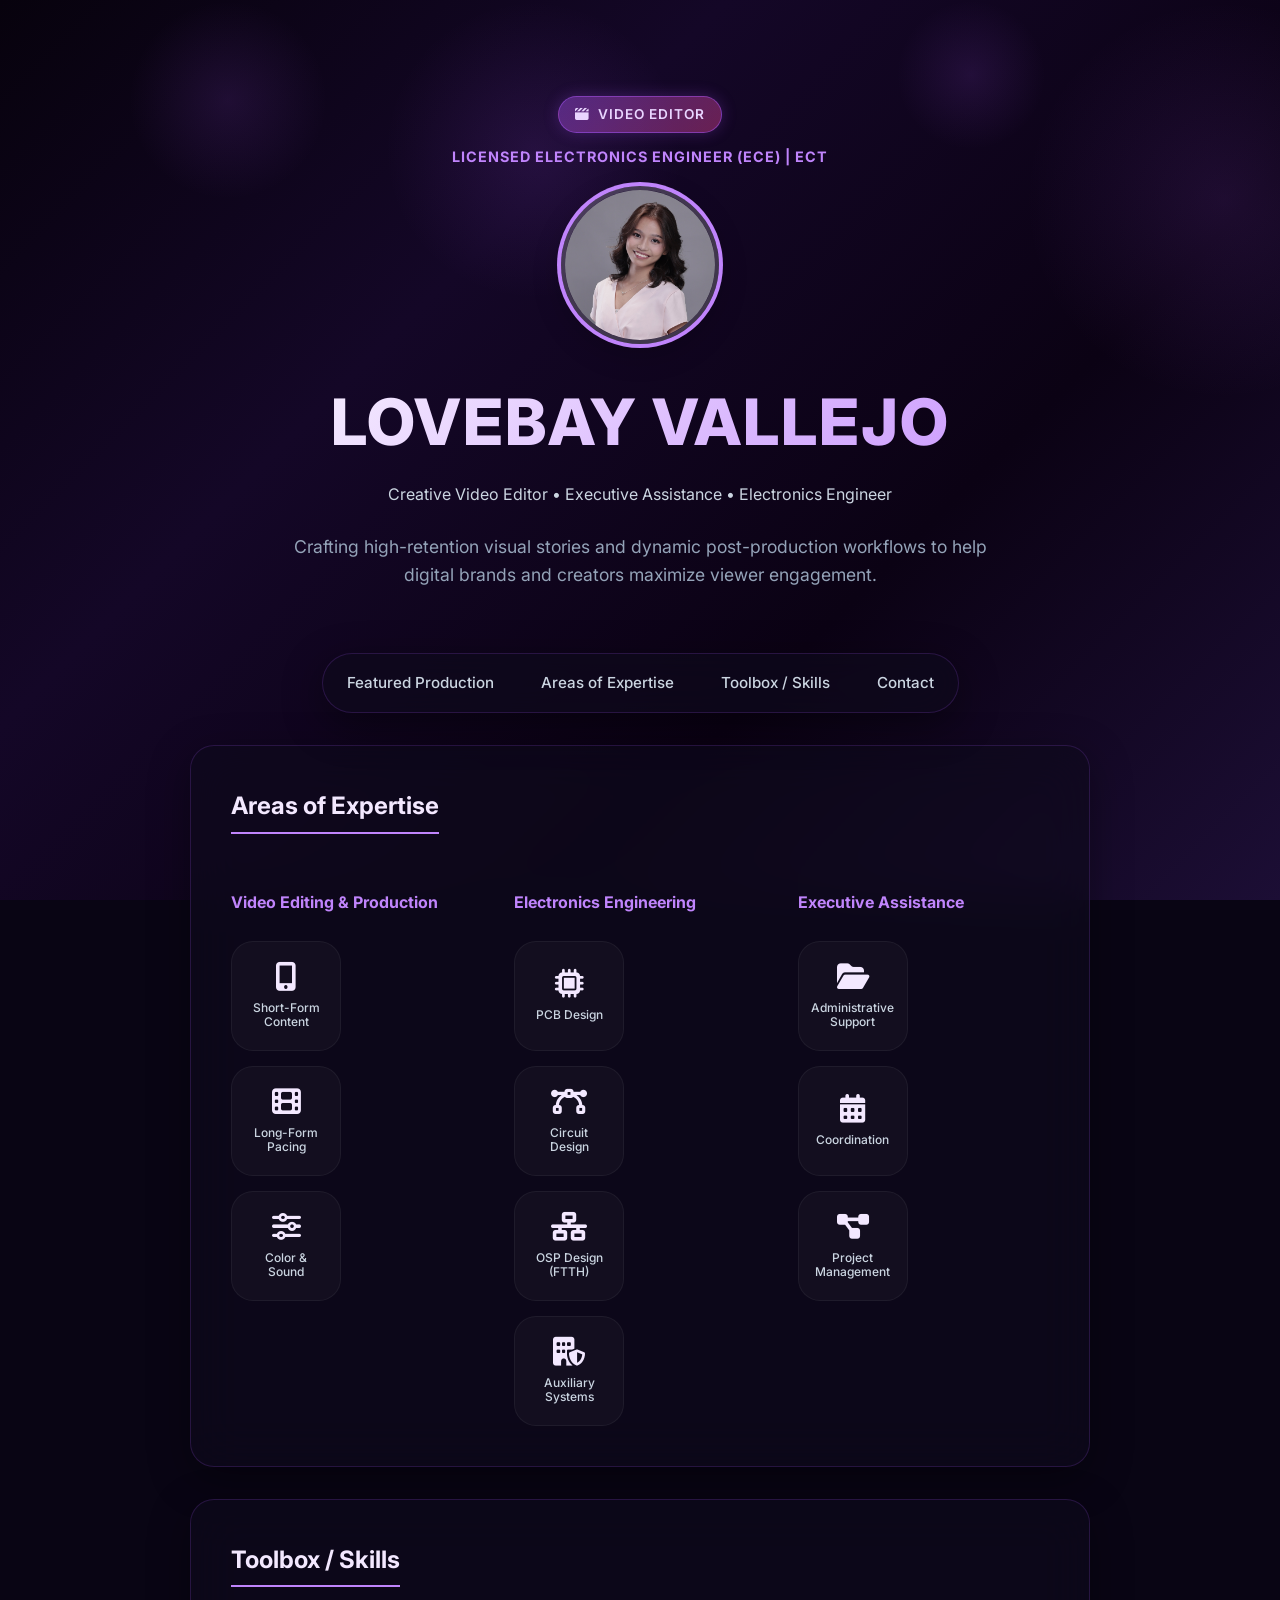
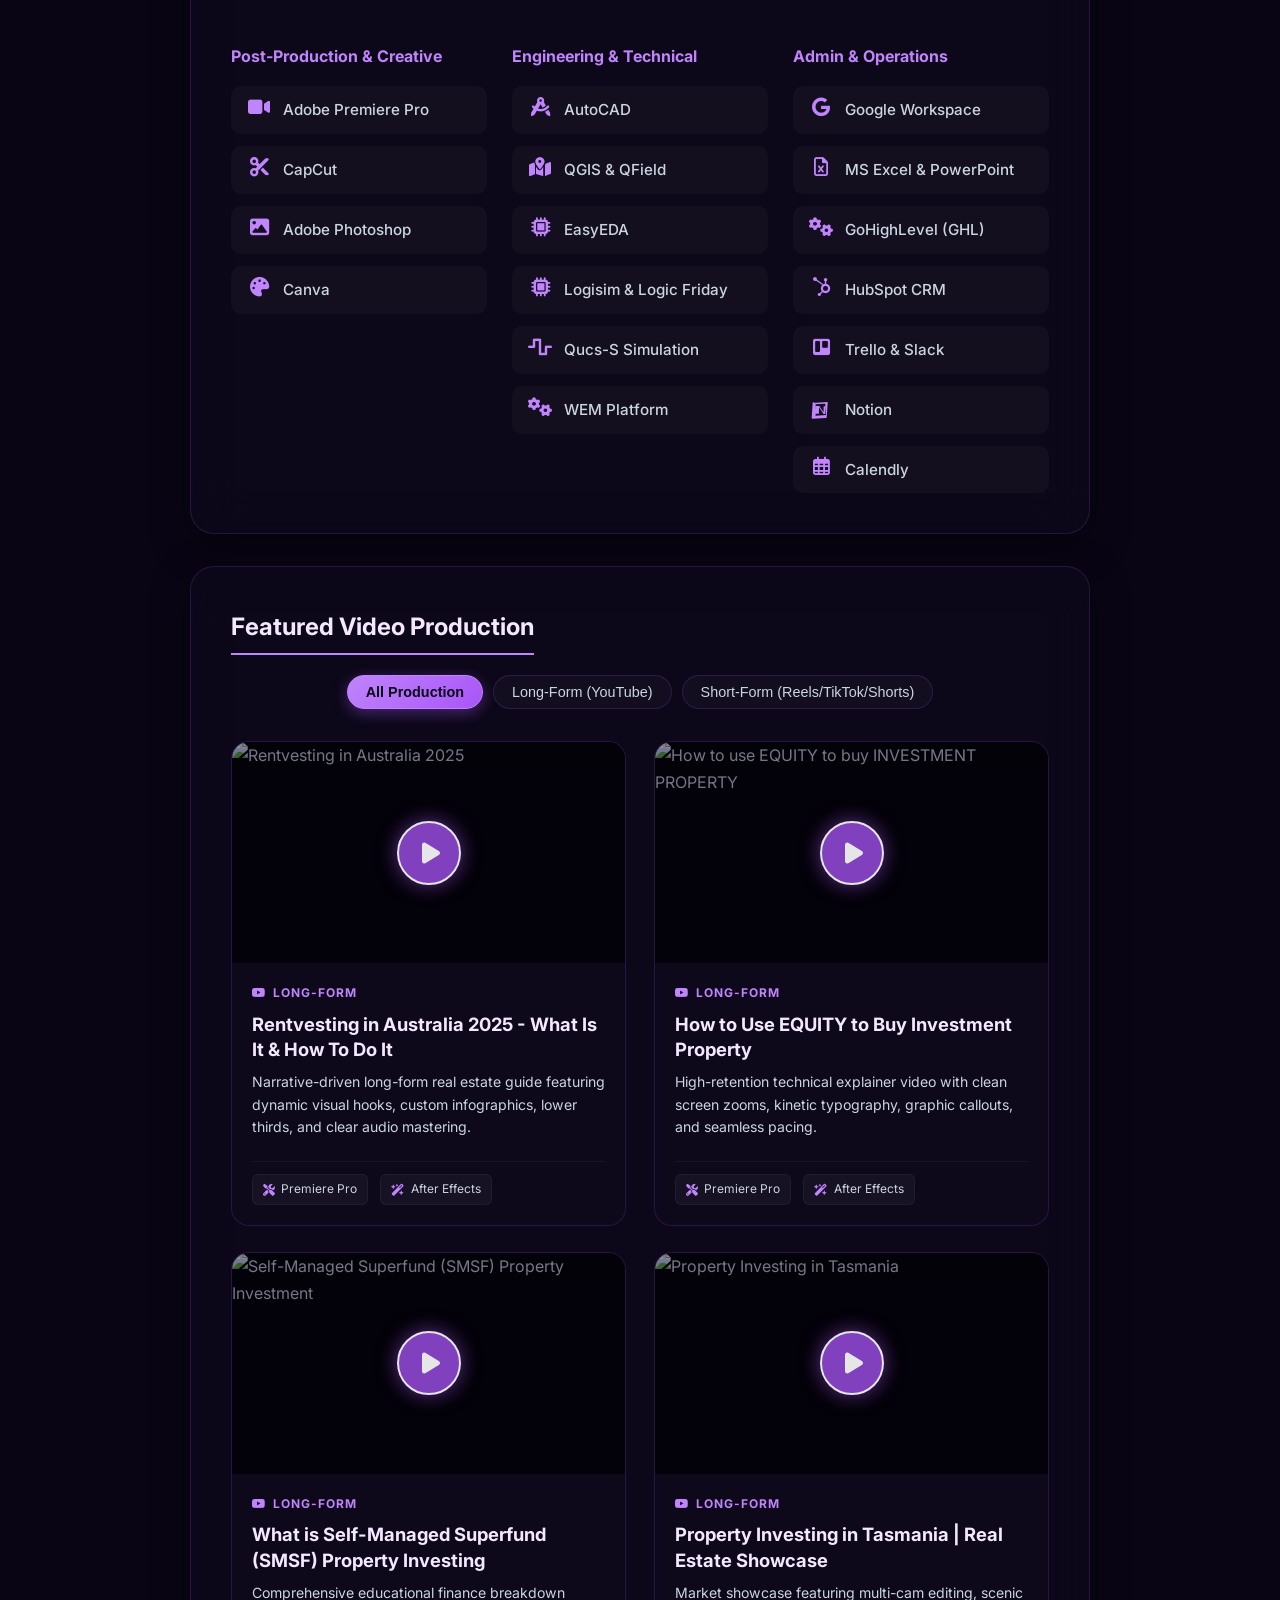
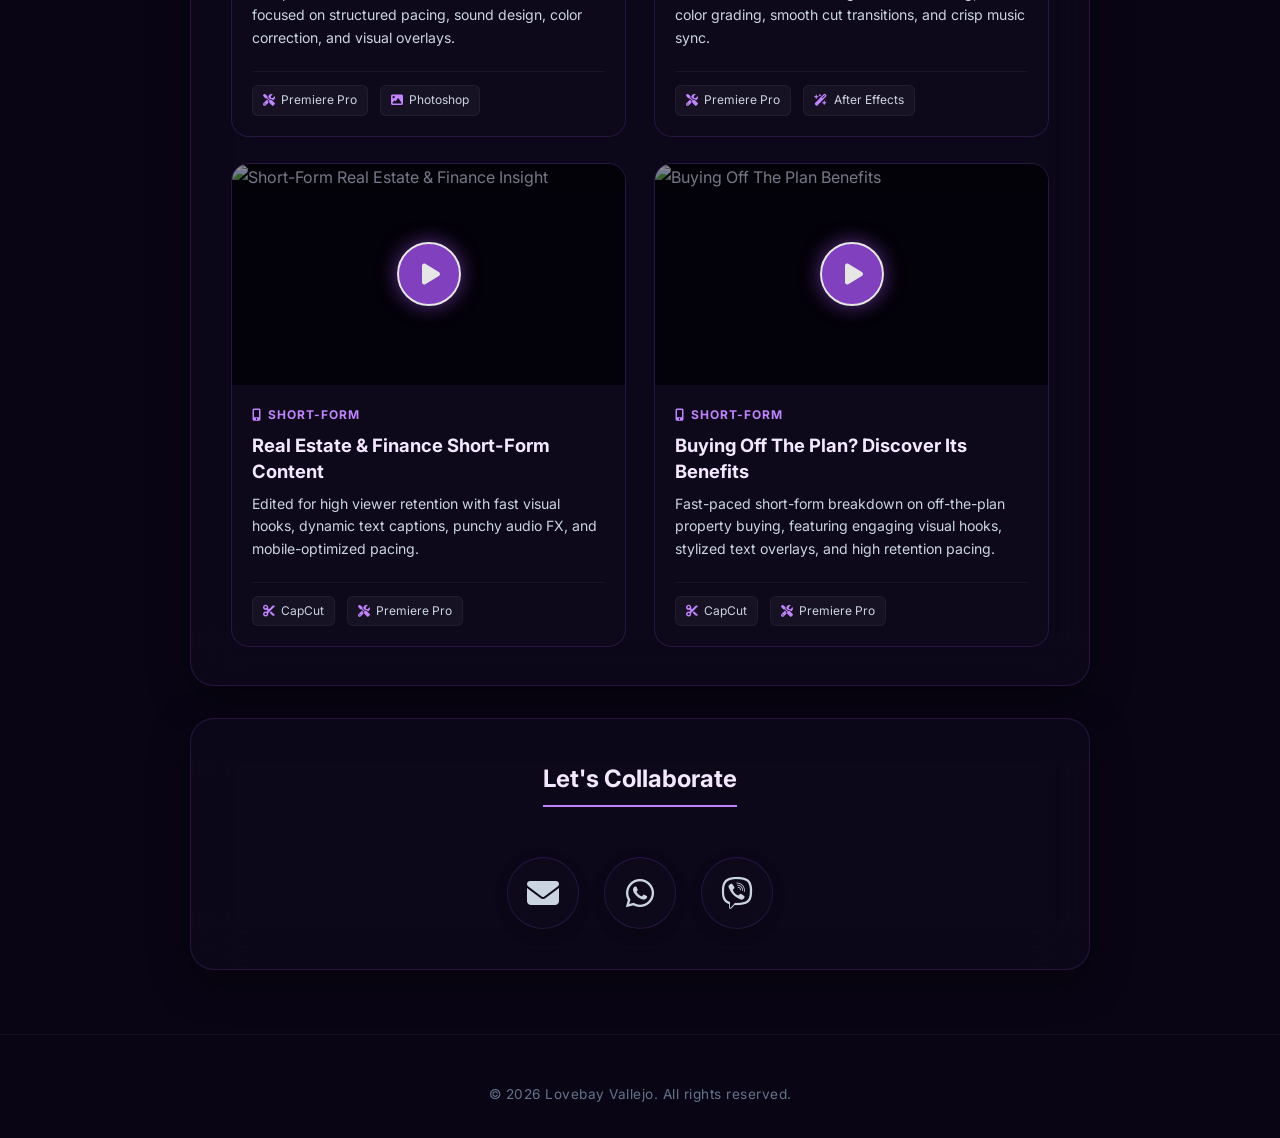
==== commit 28160583: "notion icon 2" ====
--- a/index.html
+++ b/index.html
@@ -180,7 +180,7 @@
                         <div class="tool-item"><i class="fa-solid fa-gears"></i> GoHighLevel (GHL)</div>
                         <div class="tool-item"><i class="fa-brands fa-hubspot"></i> HubSpot CRM</div>
                         <div class="tool-item"><i class="fa-brands fa-trello"></i> Trello & Slack</div>
-                        <div class="tool-item"><i class="fa-brands fa-notion"></i> Notion</div>
+                        <div class="tool-item"><svg class="tool-icon" viewBox="0 0 24 24" fill="currentColor" width="24" height="24" aria-hidden="true"><path d="M4.459 4.208c.746.606 1.026.56 2.428.466l11.454-.793c.28 0 .467.186.42.466l-1.026 14.542c-.047.653-.42.98-1.213 1.026l-12.713.746c-.746.047-1.166-.28-1.12-.933L3.666 5.094c.047-.653.373-.98 1.073-1.026l-.28.14zm2.147 2.147v11.314l10.358-.606-.793-11.22-9.565.512zm1.82 1.633h1.866l4.246 6.345.14-6.112h1.68l-.187 7.745h-1.633l-4.48-6.67-.14 6.438H6.558l.187-7.746z"/></svg> Notion</div>
                         <div class="tool-item"><i class="fa-regular fa-calendar-days"></i> Calendly</div>
                     </div>
                 </div>
--- a/styles.css
+++ b/styles.css
@@ -399,11 +399,15 @@
     transition: all 0.3s var(--bezier-fluid);
 }
 
-.tool-item i {
+.tool-item i,
+.tool-item svg {
     font-size: 1.2rem;
     width: 24px;
+    height: 24px;
     text-align: center;
     color: var(--accent);
+    fill: currentColor;
+    flex-shrink: 0;
     transition: transform 0.3s var(--bezier-fluid);
 }
 
@@ -414,7 +418,8 @@
     color: var(--primary);
 }
 
-.tool-item:hover i {
+.tool-item:hover i,
+.tool-item:hover svg {
     transform: scale(1.15);
 }
 
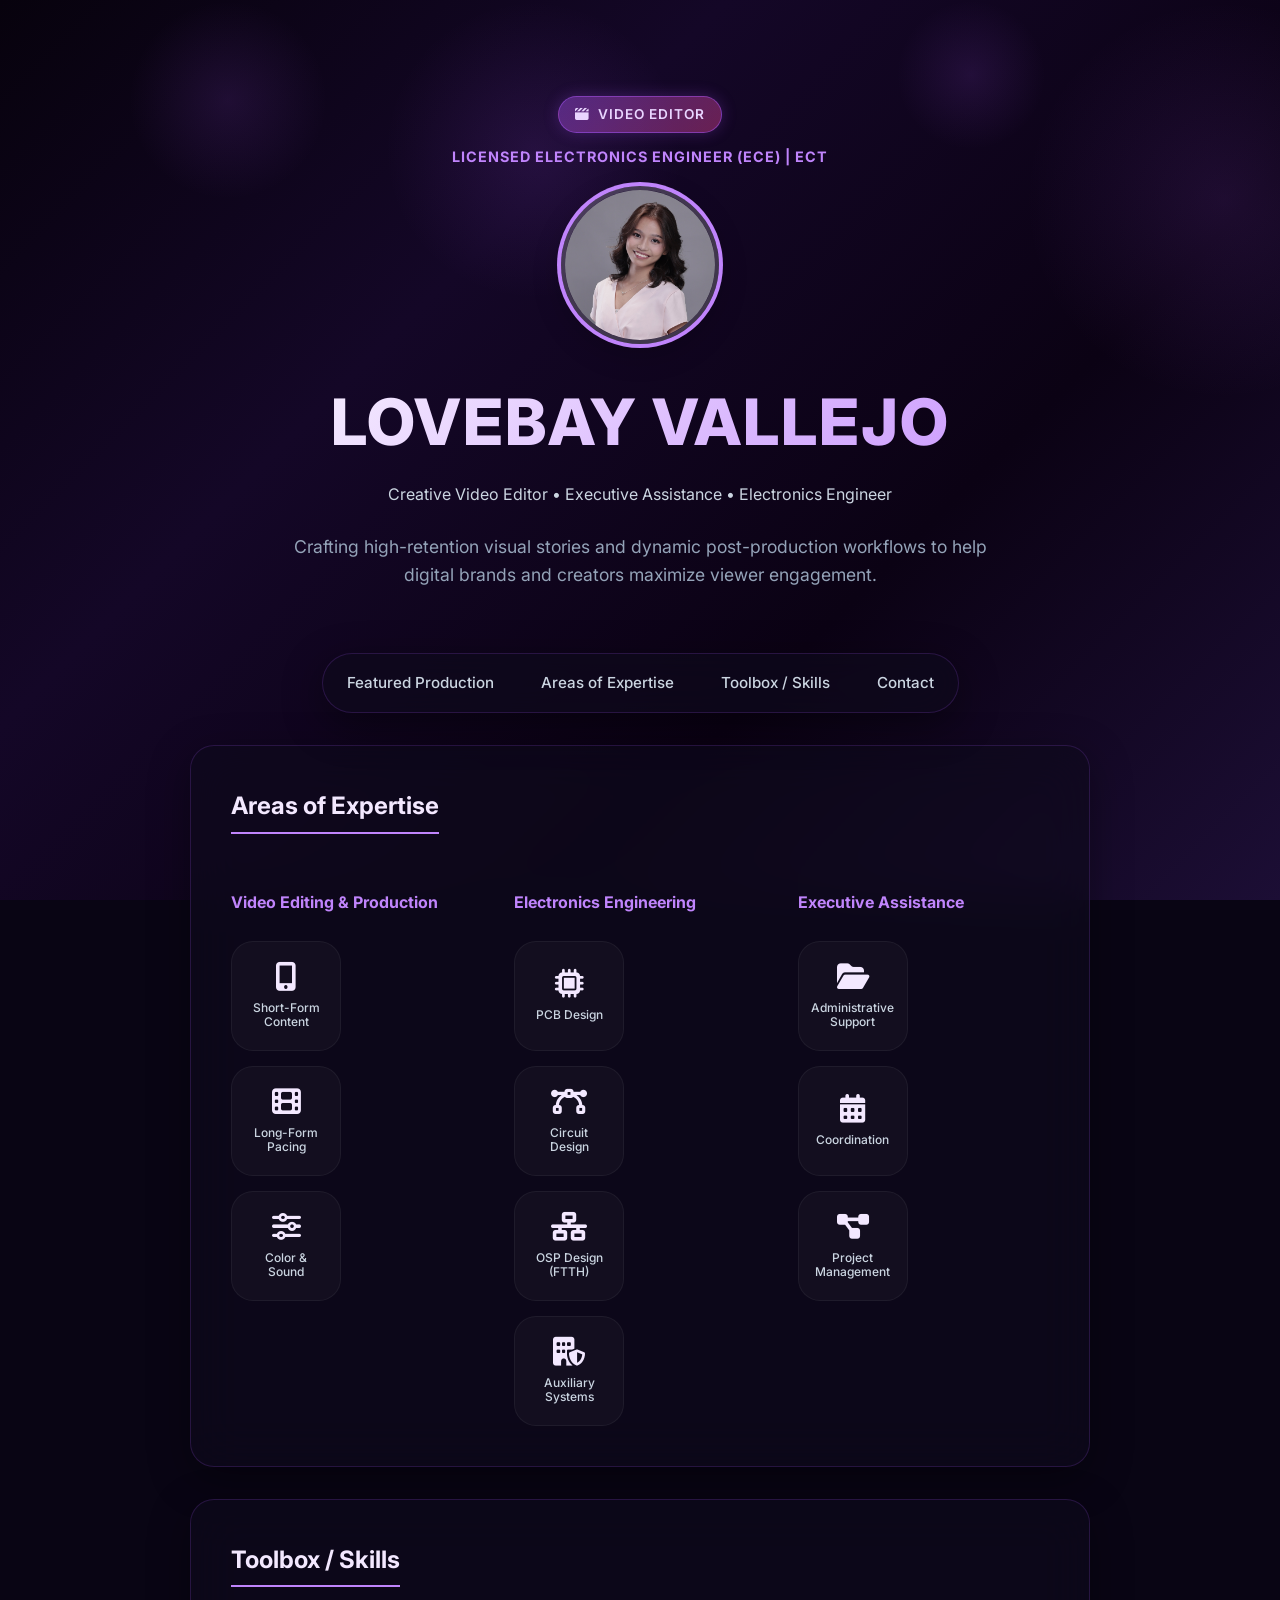
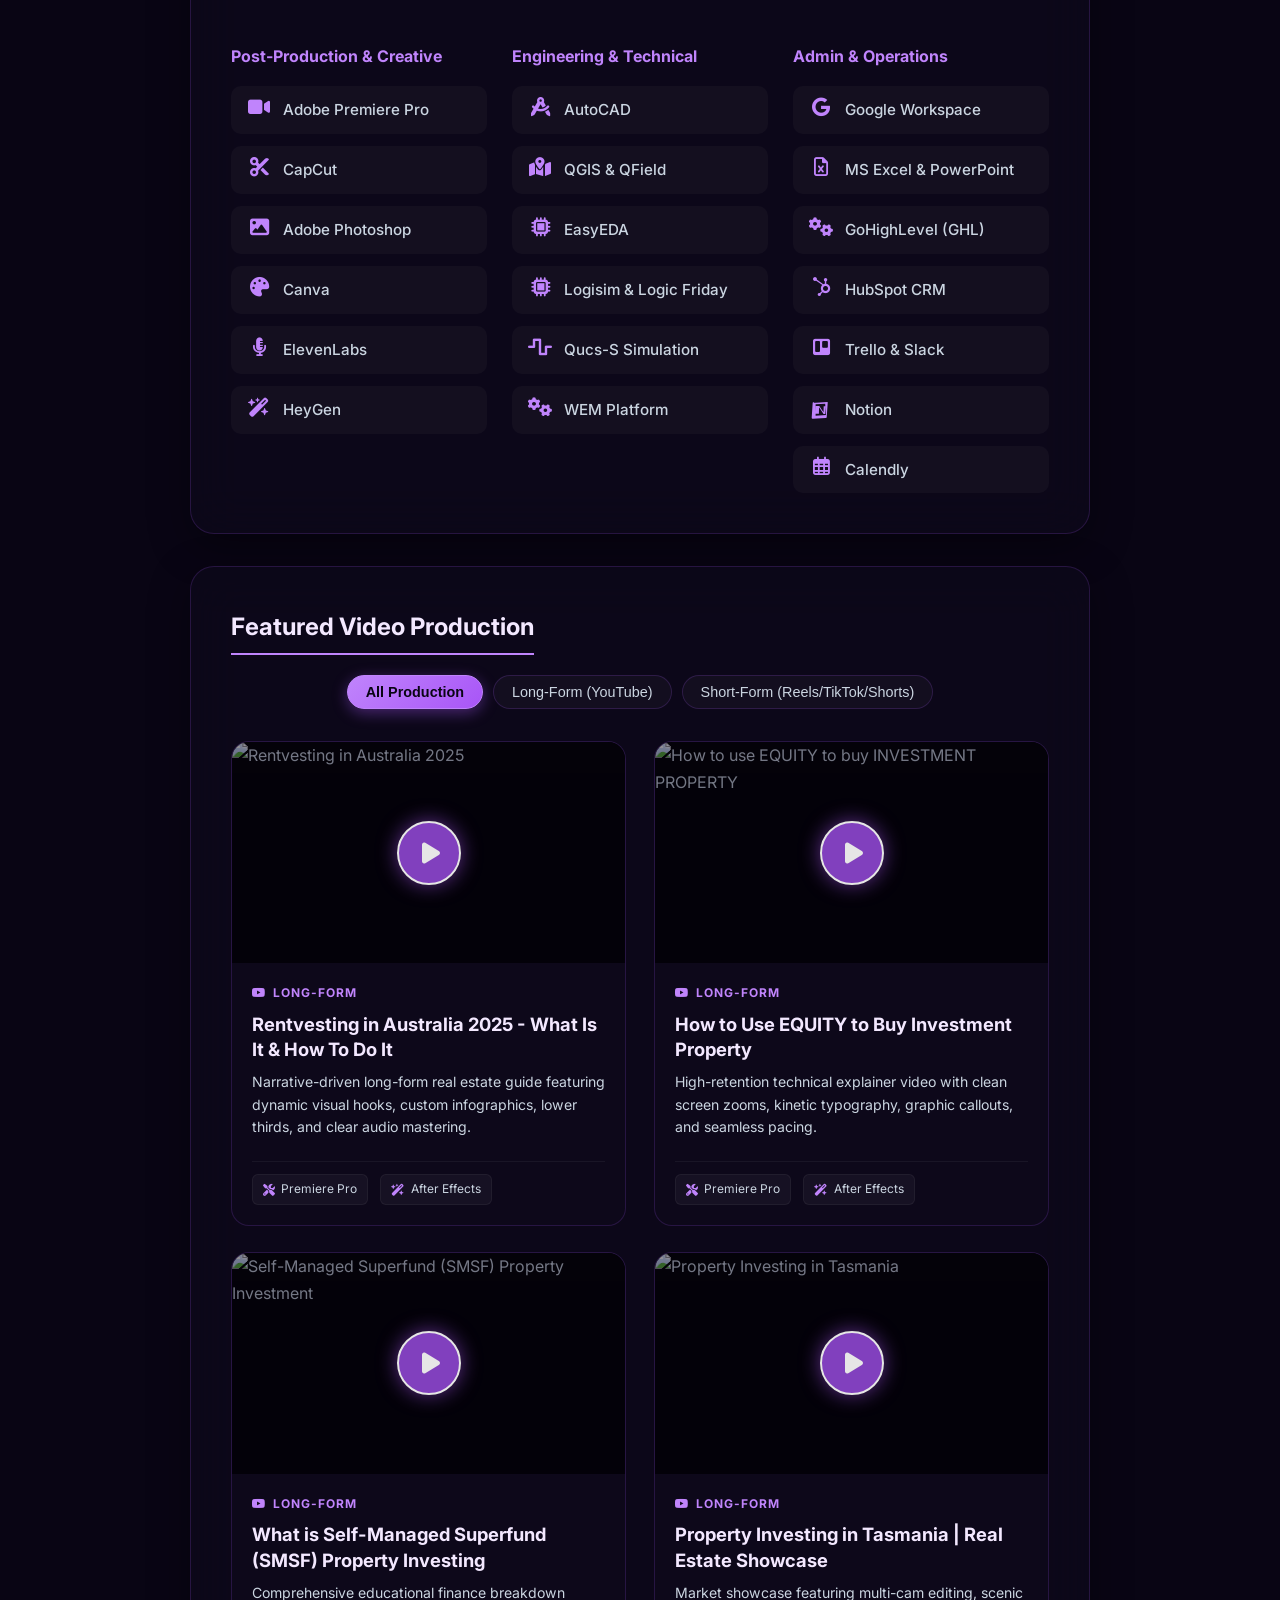
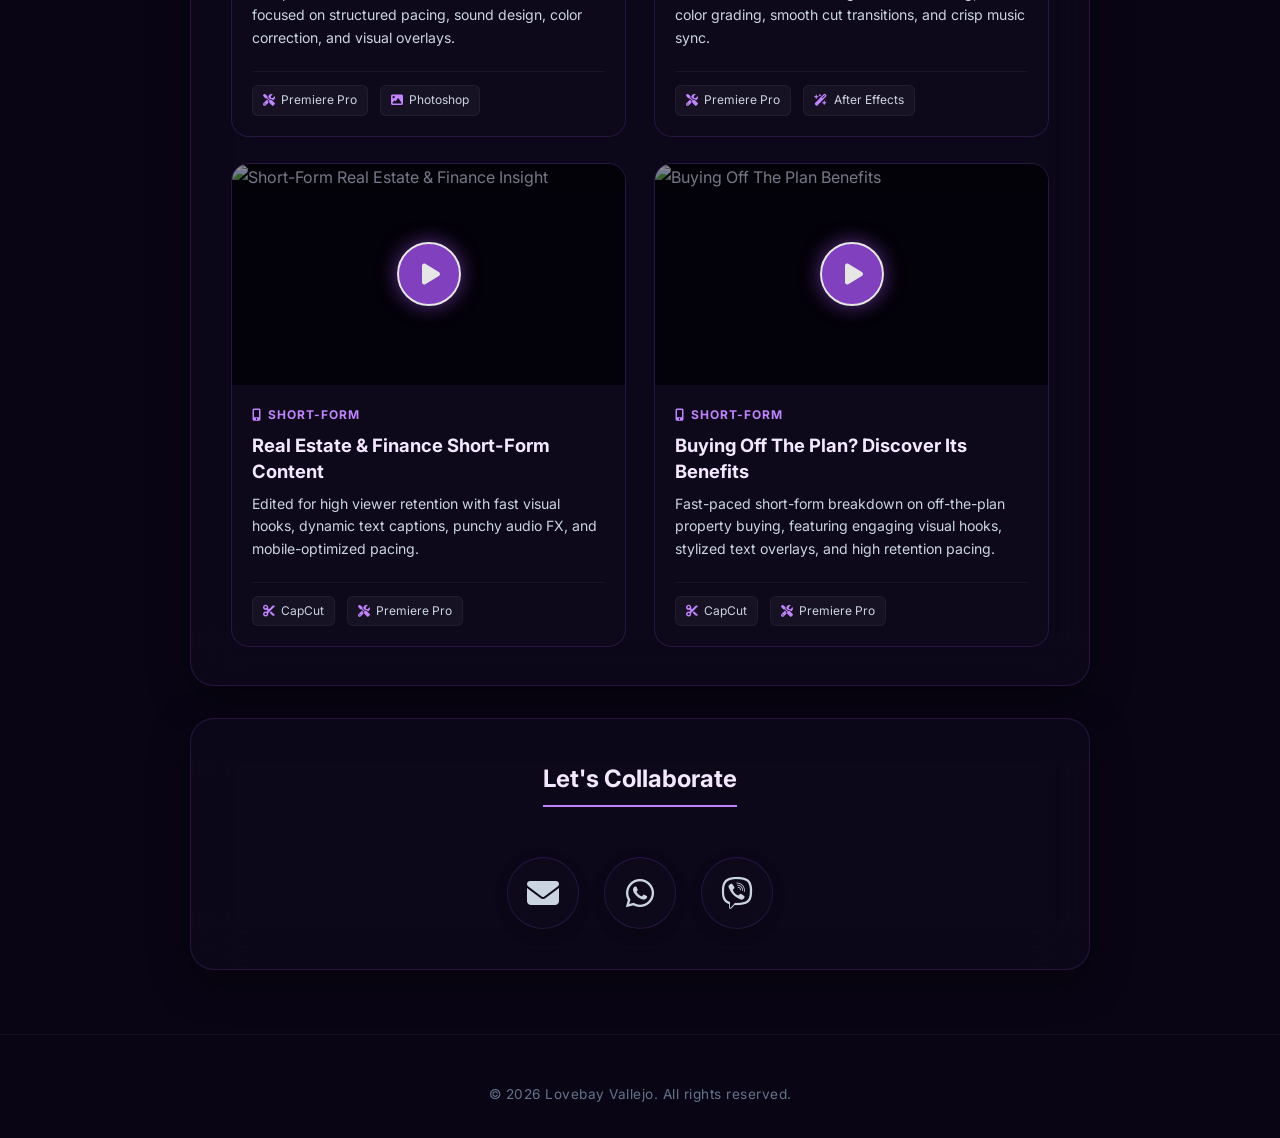
==== commit e08aa35f: "AI UGC added" ====
--- a/index.html
+++ b/index.html
@@ -155,6 +155,8 @@
                         <div class="tool-item"><i class="fa-solid fa-scissors"></i> CapCut</div>
                         <div class="tool-item"><i class="fa-solid fa-image"></i> Adobe Photoshop</div>
                         <div class="tool-item"><i class="fa-solid fa-palette"></i> Canva</div>
+                        <div class="tool-item"><i class="fa-solid fa-microphone-lines"></i> ElevenLabs</div>
+                        <div class="tool-item"><i class="fa-solid fa-wand-magic-sparkles"></i> HeyGen</div>
                     </div>
                 </div>
 
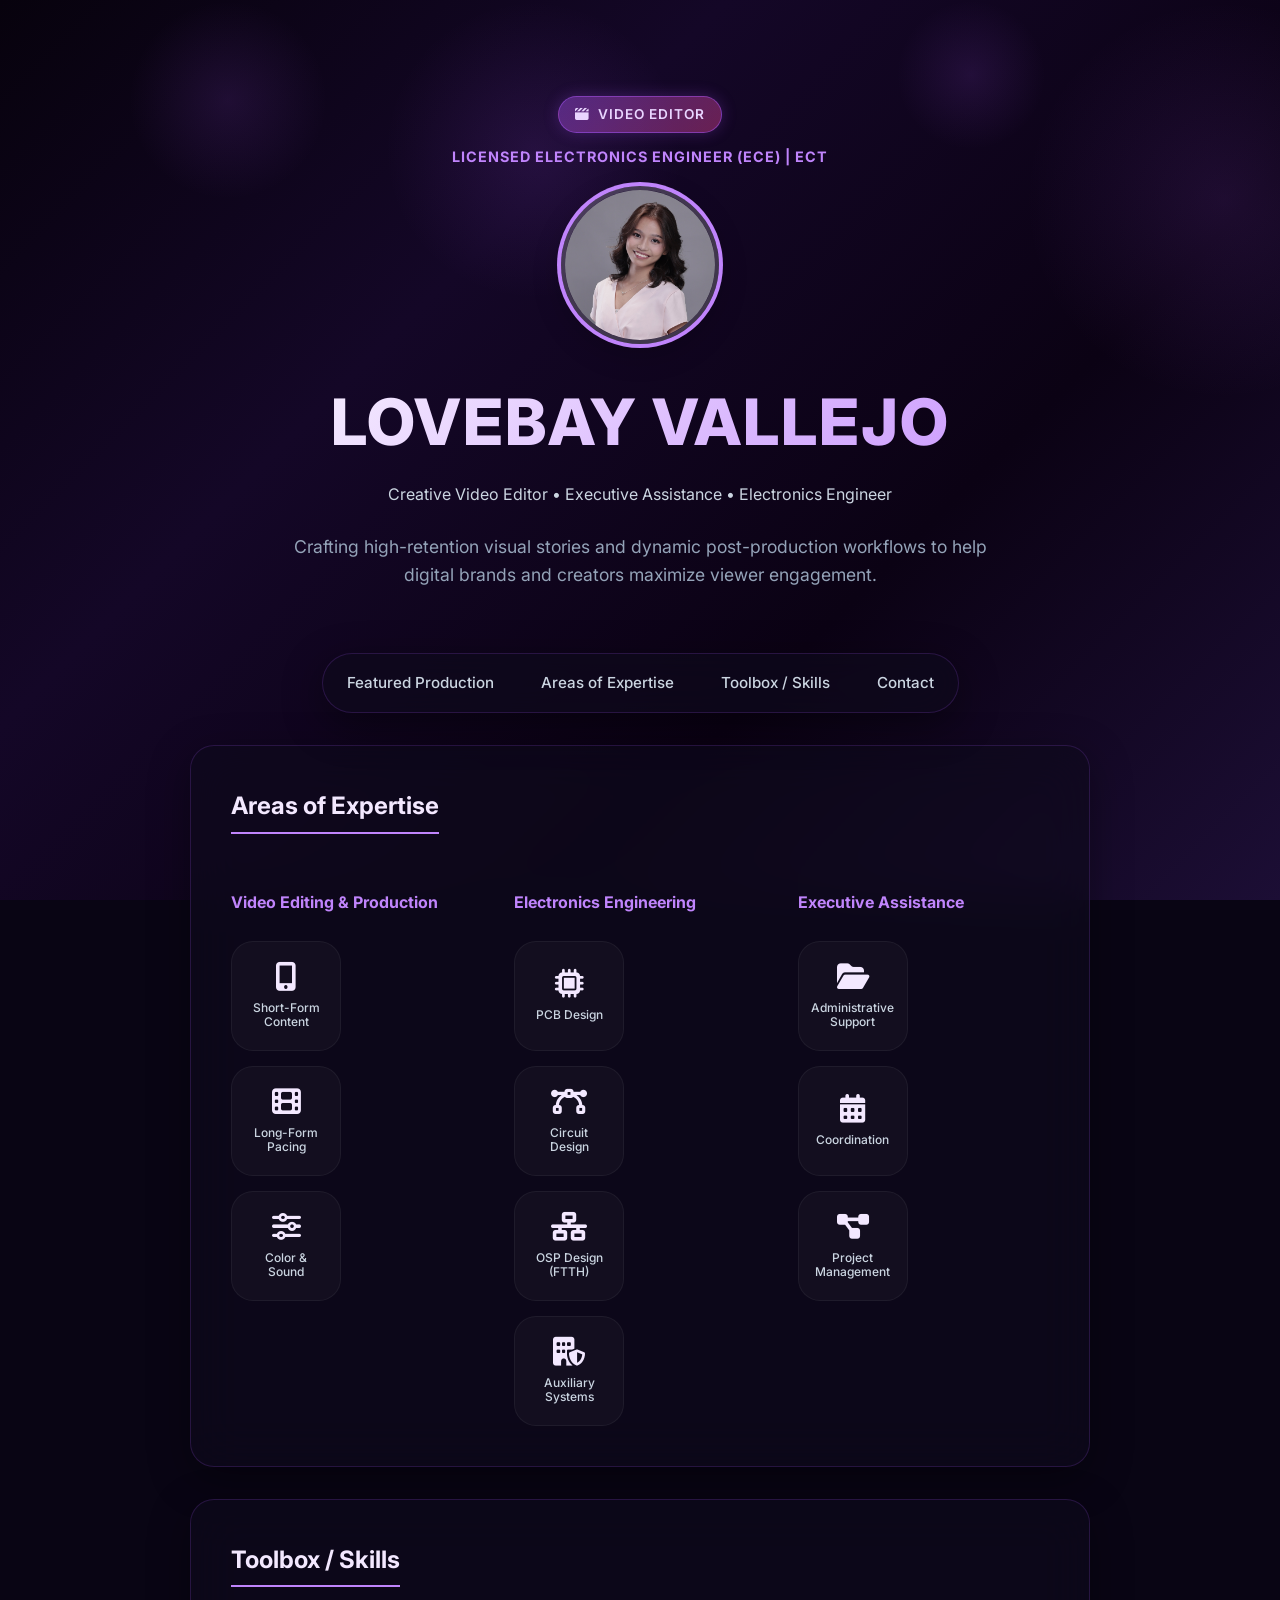
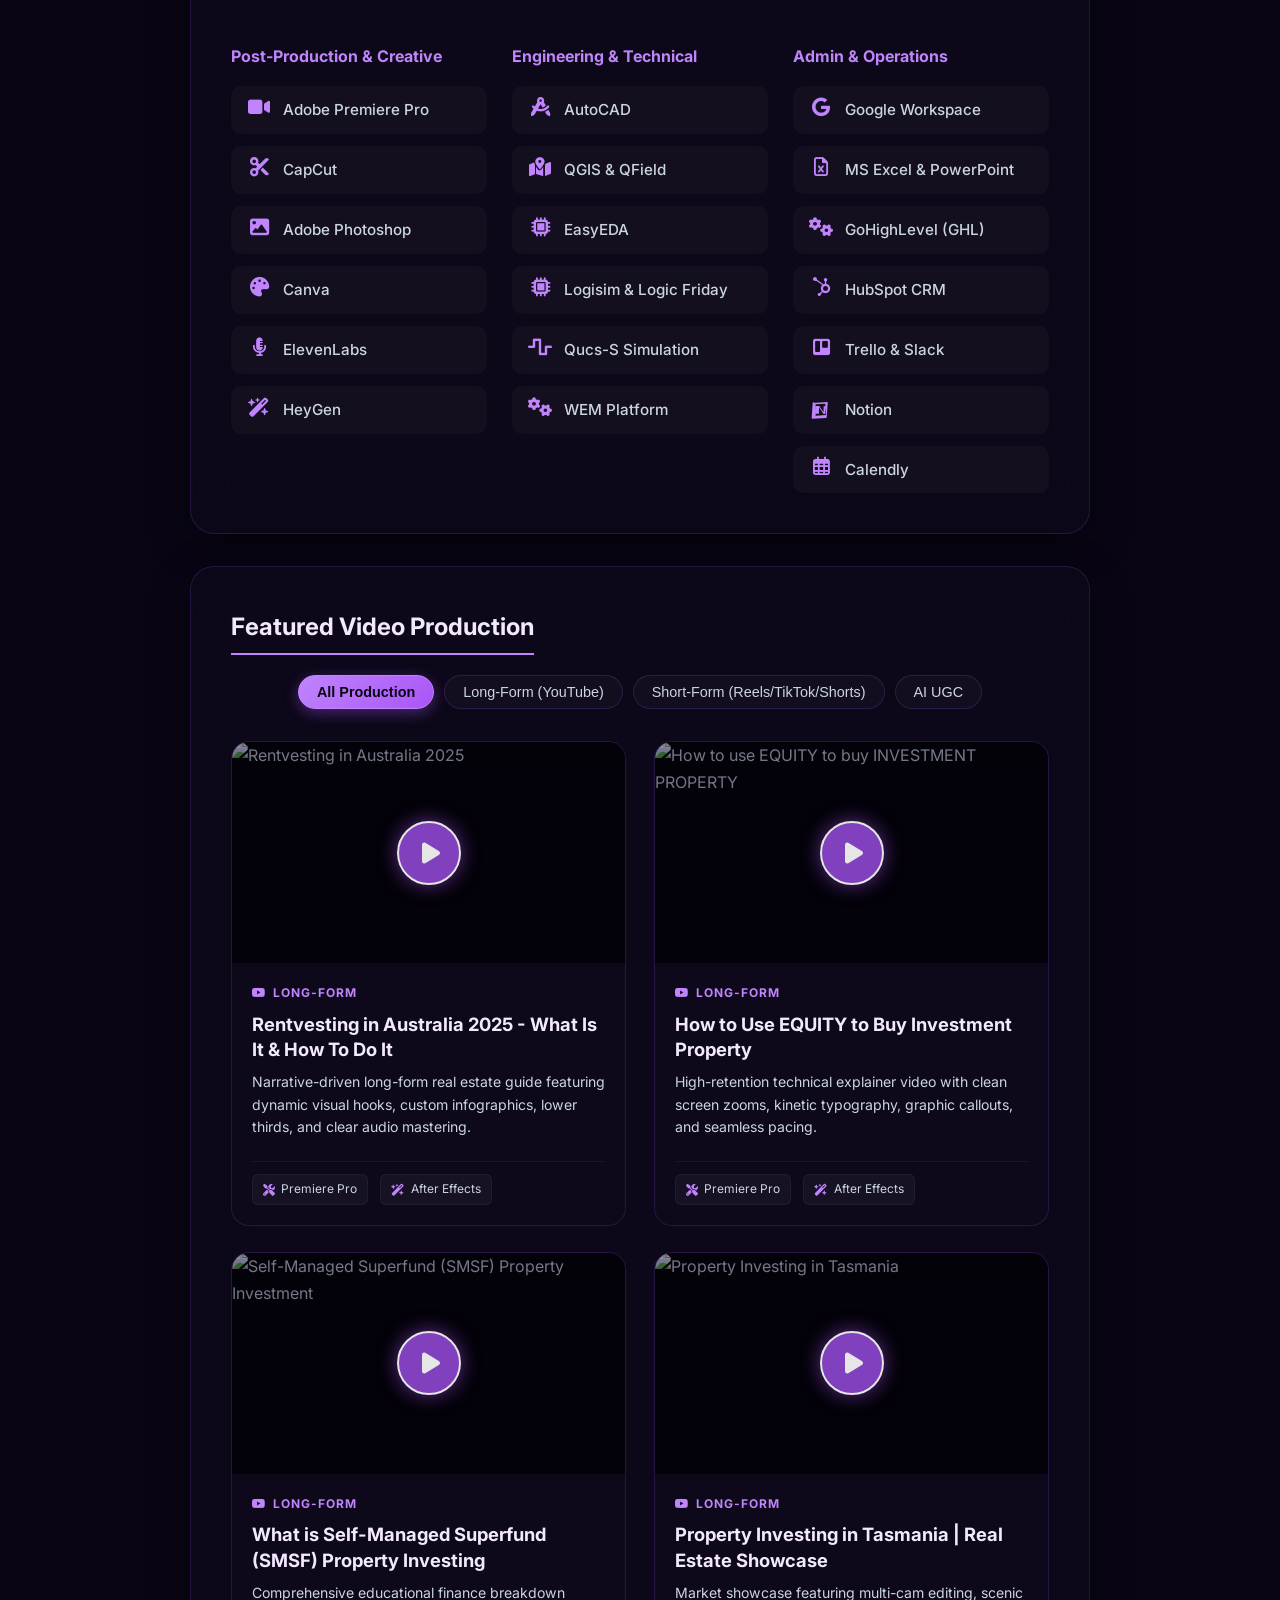
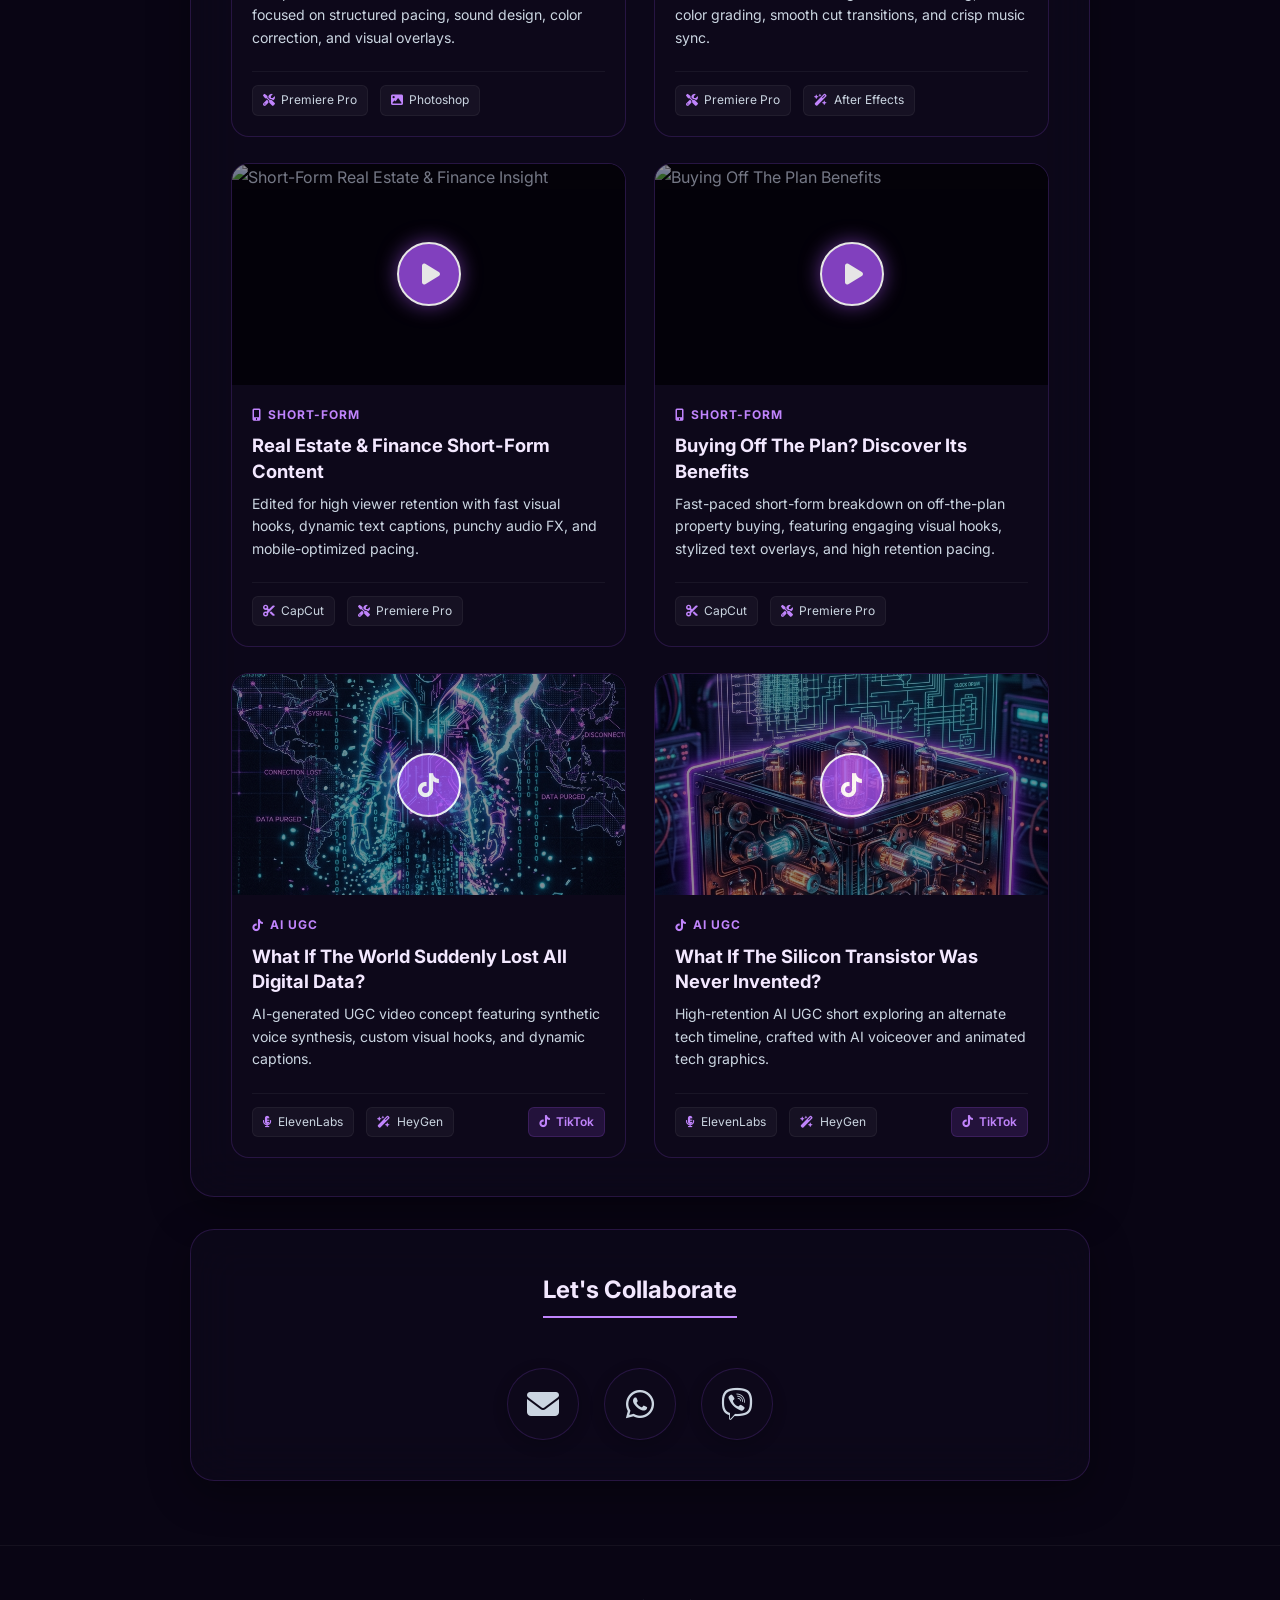
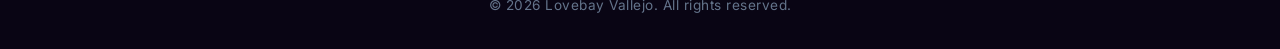
==== commit 4090447a: "ai ugc 2 and apps" ====
--- a/index.html
+++ b/index.html
@@ -199,6 +199,7 @@
                 <button class="filter-btn active" data-filter="all">All Production</button>
                 <button class="filter-btn" data-filter="long-form">Long-Form (YouTube)</button>
                 <button class="filter-btn" data-filter="short-form">Short-Form (Reels/TikTok/Shorts)</button>
+                <button class="filter-btn" data-filter="ai-ugc">AI UGC</button>
             </div>
 
             <div class="video-grid">
@@ -324,6 +325,50 @@
                         <div class="video-meta">
                             <span><i class="fa-solid fa-scissors"></i> CapCut</span>
                             <span><i class="fa-solid fa-screwdriver-wrench"></i> Premiere Pro</span>
+                        </div>
+                    </div>
+                </div>
+
+                <!-- Video 7: AI UGC -->
+                <div class="video-card" data-category="ai-ugc">
+                    <div class="video-thumbnail-container" data-platform="tiktok" data-video-url="https://www.tiktok.com/@biteesizedd/video/7663057281780862226">
+                        <img src="photos/ai-ugc-digital-data.jpg" alt="What if the world suddenly lost all digital data?" class="video-thumbnail">
+                        <div class="video-overlay">
+                            <div class="play-button-wrapper">
+                                <i class="fa-brands fa-tiktok"></i>
+                            </div>
+                        </div>
+                    </div>
+                    <div class="video-info">
+                        <span class="video-category-tag"><i class="fa-brands fa-tiktok"></i> AI UGC</span>
+                        <h3>What If The World Suddenly Lost All Digital Data?</h3>
+                        <p>AI-generated UGC video concept featuring synthetic voice synthesis, custom visual hooks, and dynamic captions.</p>
+                        <div class="video-meta">
+                            <span><i class="fa-solid fa-microphone-lines"></i> ElevenLabs</span>
+                            <span><i class="fa-solid fa-wand-magic-sparkles"></i> HeyGen</span>
+                            <a href="https://www.tiktok.com/@biteesizedd/video/7663057281780862226" target="_blank" rel="noopener noreferrer" class="tiktok-link"><i class="fa-brands fa-tiktok"></i> TikTok</a>
+                        </div>
+                    </div>
+                </div>
+
+                <!-- Video 8: AI UGC -->
+                <div class="video-card" data-category="ai-ugc">
+                    <div class="video-thumbnail-container" data-platform="tiktok" data-video-url="https://www.tiktok.com/@biteesizedd/video/7662835712349228296">
+                        <img src="photos/ai-ugc-silicon-transistor.jpg" alt="What if the silicon transistor was never invented?" class="video-thumbnail">
+                        <div class="video-overlay">
+                            <div class="play-button-wrapper">
+                                <i class="fa-brands fa-tiktok"></i>
+                            </div>
+                        </div>
+                    </div>
+                    <div class="video-info">
+                        <span class="video-category-tag"><i class="fa-brands fa-tiktok"></i> AI UGC</span>
+                        <h3>What If The Silicon Transistor Was Never Invented?</h3>
+                        <p>High-retention AI UGC short exploring an alternate tech timeline, crafted with AI voiceover and animated tech graphics.</p>
+                        <div class="video-meta">
+                            <span><i class="fa-solid fa-microphone-lines"></i> ElevenLabs</span>
+                            <span><i class="fa-solid fa-wand-magic-sparkles"></i> HeyGen</span>
+                            <a href="https://www.tiktok.com/@biteesizedd/video/7662835712349228296" target="_blank" rel="noopener noreferrer" class="tiktok-link"><i class="fa-brands fa-tiktok"></i> TikTok</a>
                         </div>
                     </div>
                 </div>
--- a/styles.css
+++ b/styles.css
@@ -716,6 +716,32 @@
     color: var(--accent);
 }
 
+.tiktok-link {
+    font-size: 0.75rem;
+    background: rgba(168, 85, 247, 0.15);
+    border: 1px solid var(--glass-border);
+    padding: 4px 10px;
+    border-radius: 6px;
+    color: var(--accent);
+    display: inline-flex;
+    align-items: center;
+    gap: 6px;
+    text-decoration: none;
+    font-weight: 600;
+    margin-left: auto;
+    transition: all 0.3s ease;
+}
+
+.tiktok-link:hover {
+    background: var(--accent);
+    color: #090514;
+    border-color: var(--accent);
+}
+
+.play-button-wrapper i.fa-tiktok {
+    margin-left: 0;
+}
+
 .video-embed {
     position: relative;
     padding-bottom: 56.25%;
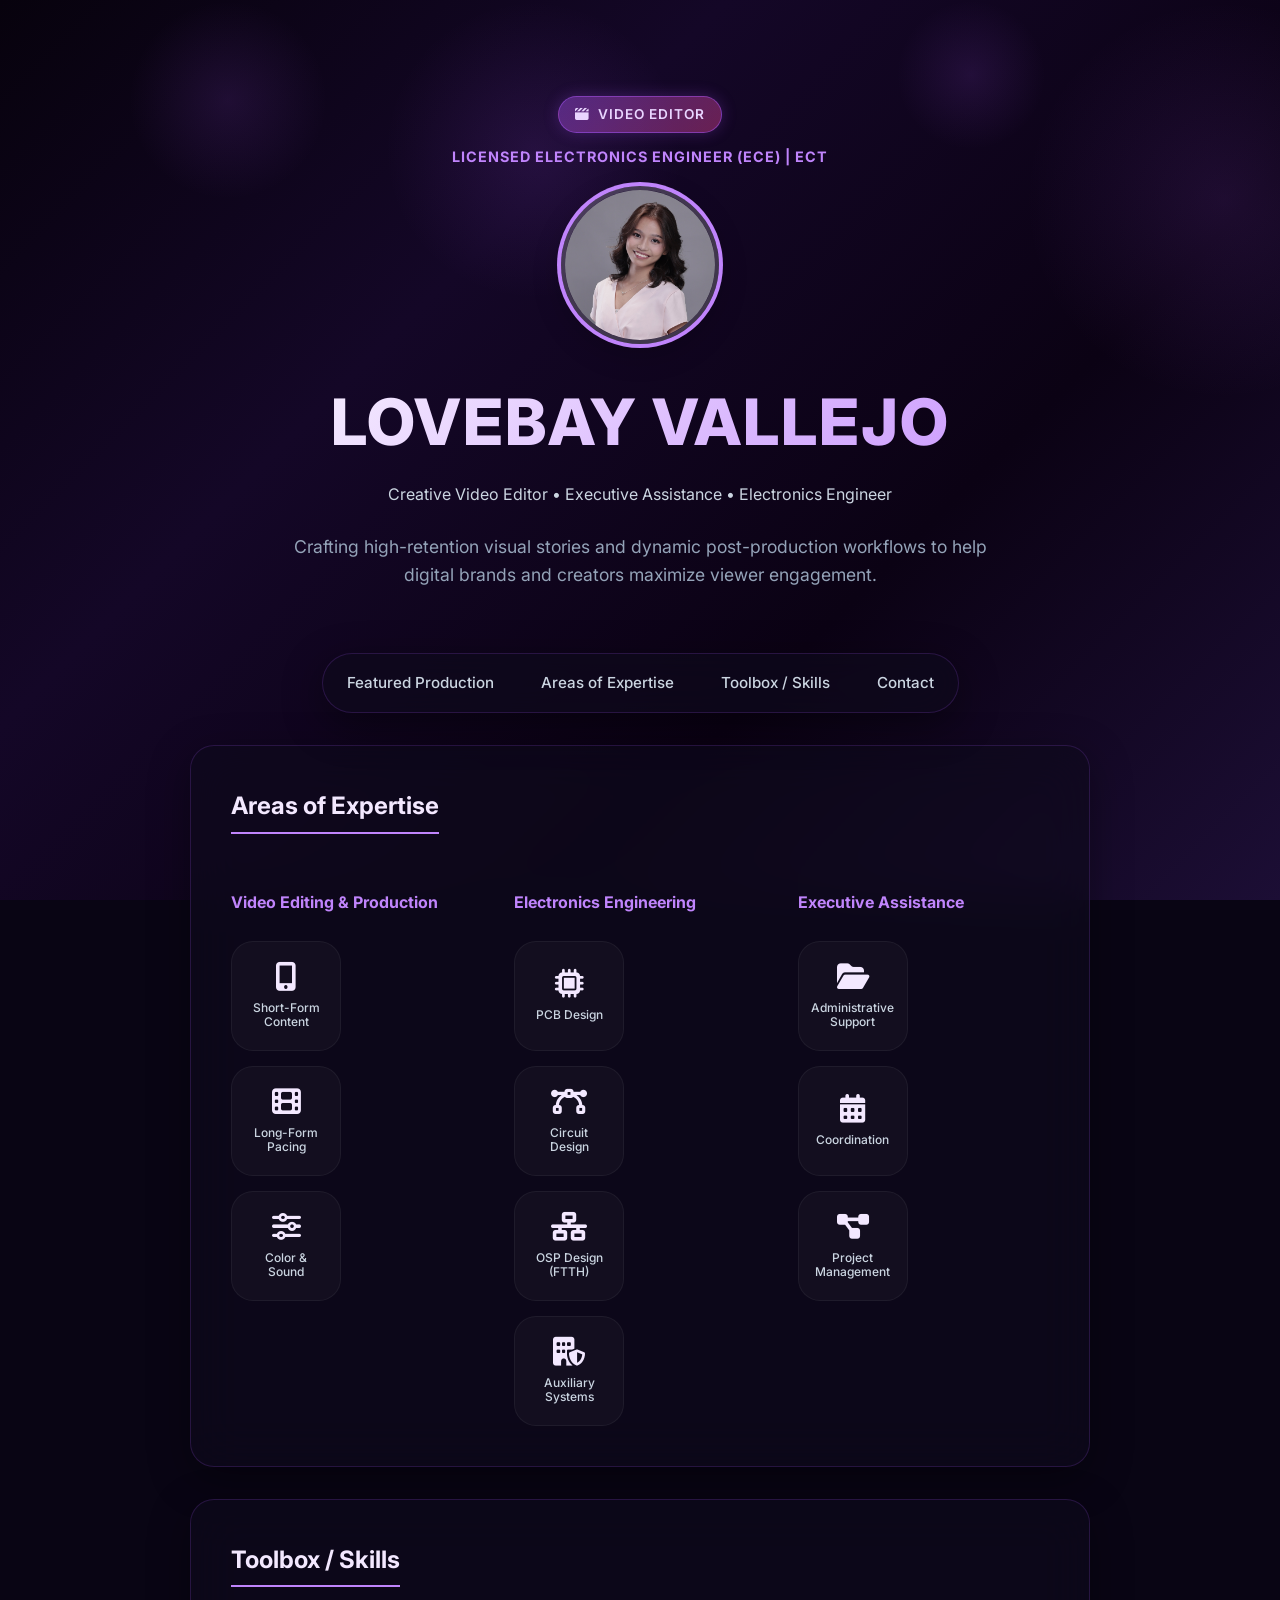
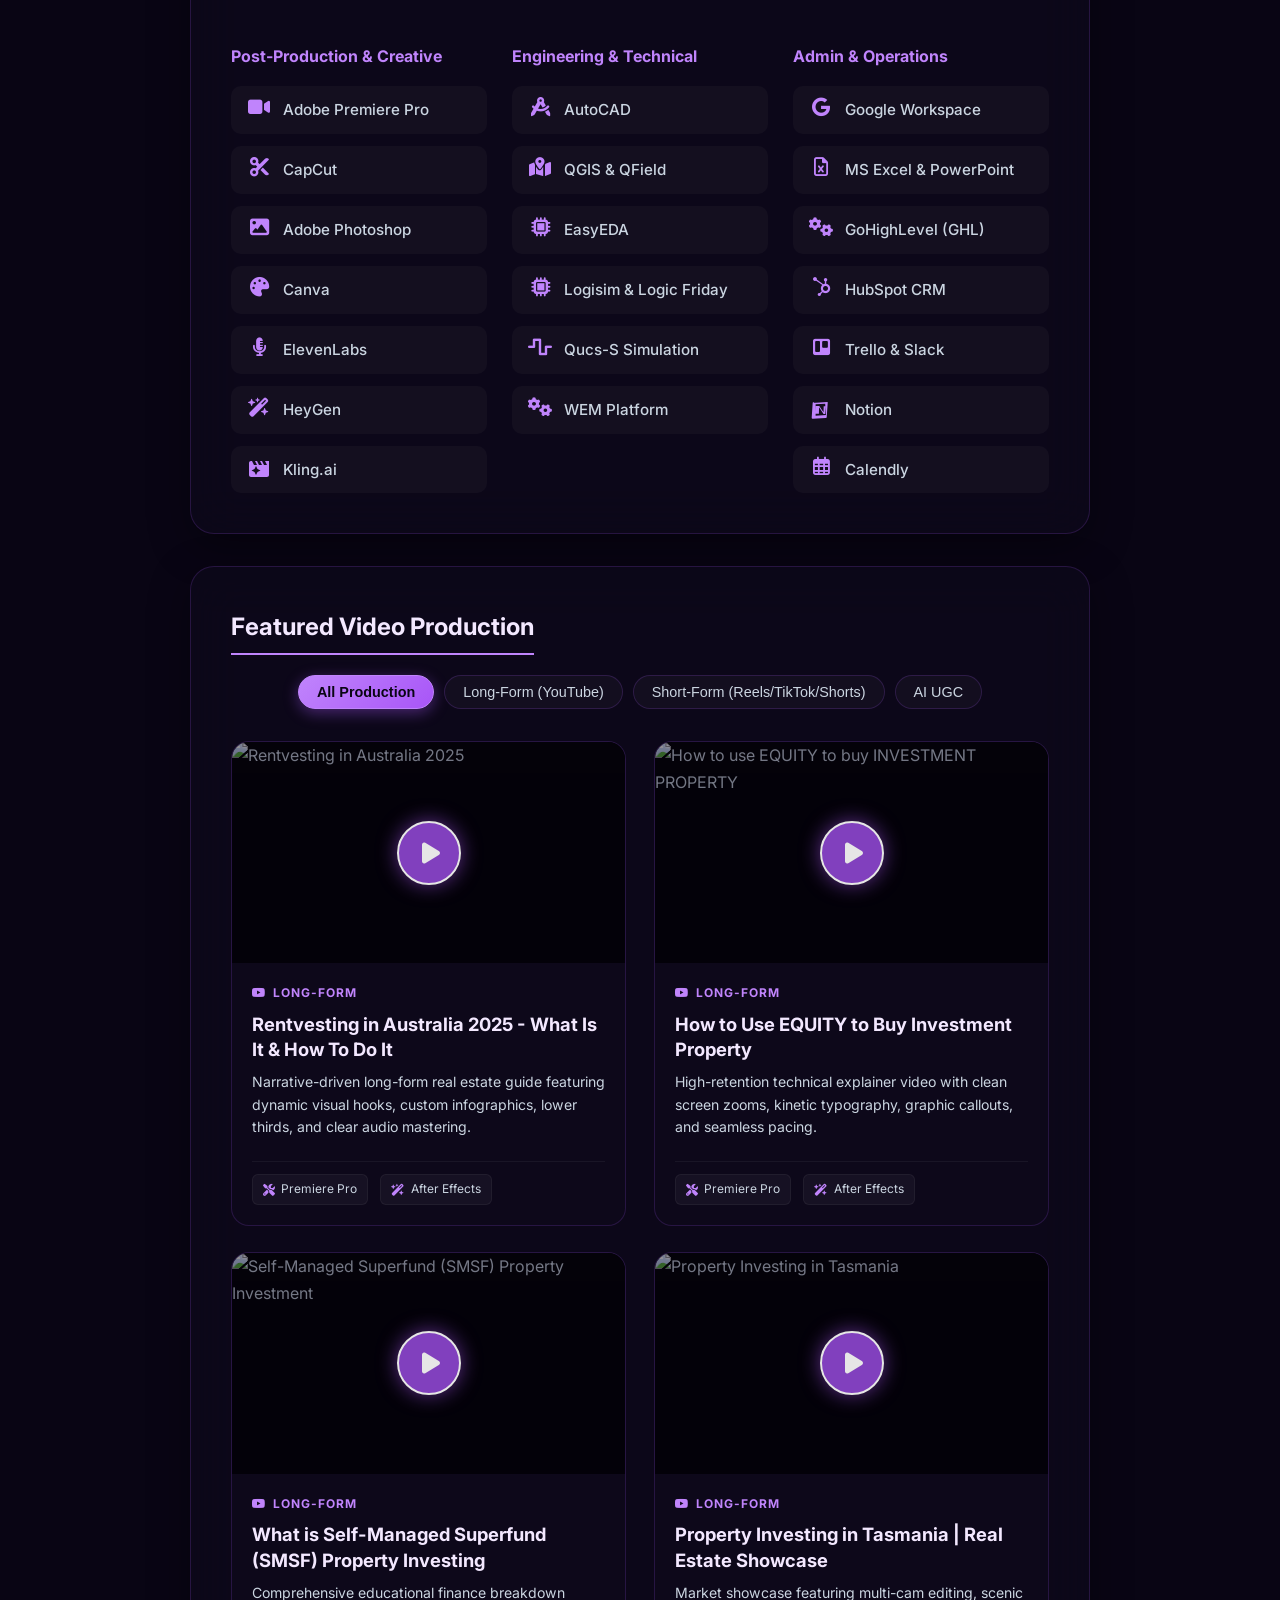
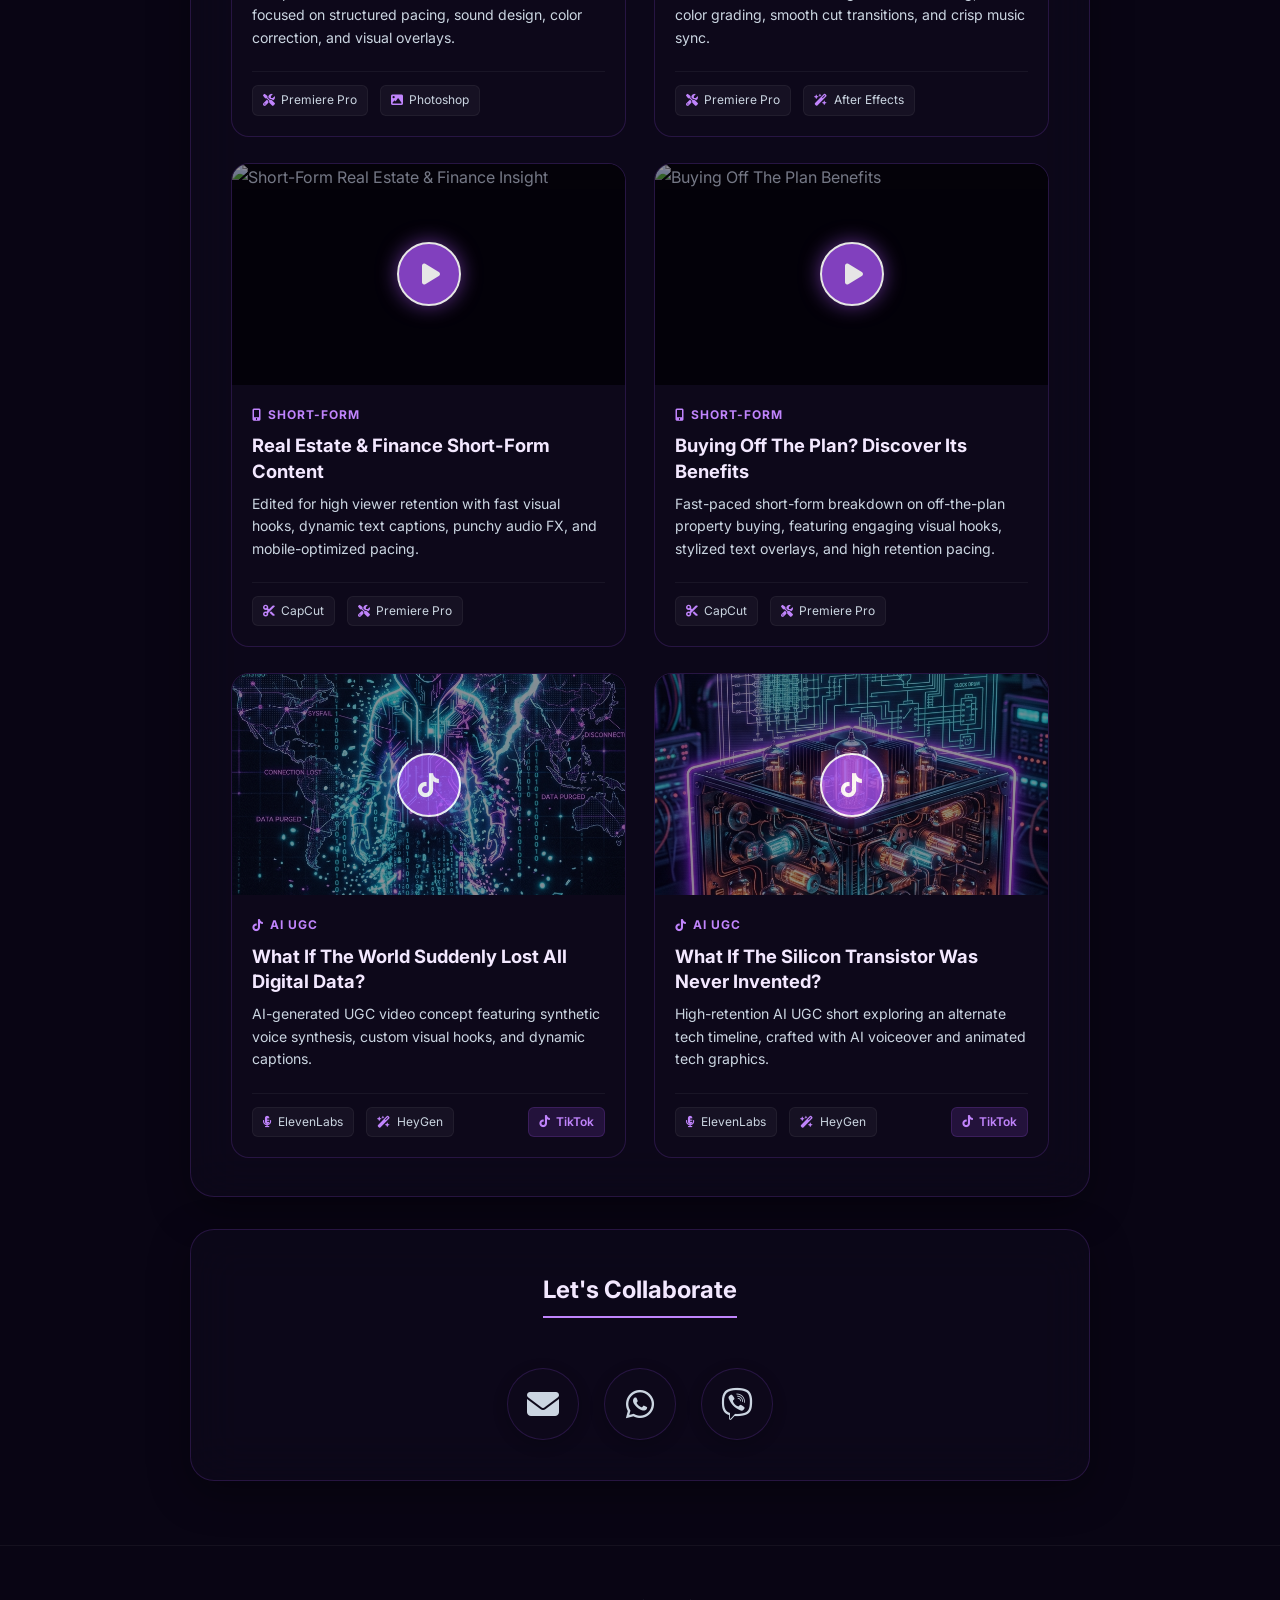
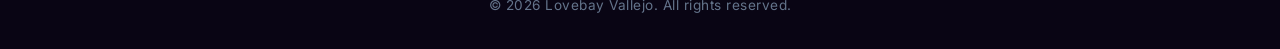
==== commit 3ae5e819: "kling added, and ai ugc added" ====
--- a/index.html
+++ b/index.html
@@ -30,7 +30,8 @@
         <img src="photos/My-Profile.jpg" alt="Lovebay Vallejo Profile Picture" class="profile-img">
         <h1>LOVEBAY VALLEJO</h1>
         <p class="subtitle">Creative Video Editor • Executive Assistance • Electronics Engineer</p>
-        <p class="tagline">Crafting high-retention visual stories and dynamic post-production workflows to help digital brands and creators maximize viewer engagement.</p>
+        <p class="tagline">Crafting high-retention visual stories and dynamic post-production workflows to help digital
+            brands and creators maximize viewer engagement.</p>
     </header>
 
     <nav class="nav-tabs">
@@ -56,14 +57,16 @@
                                 <i class="fa-solid fa-mobile-screen-button"></i>
                                 <span class="tag-label">Short-Form Content</span>
                             </div>
-                            <div class="tag-description">Hook creation, high-retention pacing, auto-captions, and visual edits optimized for TikTok, Instagram Reels, and YouTube Shorts.</div>
+                            <div class="tag-description">Hook creation, high-retention pacing, auto-captions, and visual
+                                edits optimized for TikTok, Instagram Reels, and YouTube Shorts.</div>
                         </div>
                         <div class="expertise-item">
                             <div class="tag" onclick="toggleDesc(this)">
                                 <i class="fa-solid fa-film"></i>
                                 <span class="tag-label">Long-Form Pacing</span>
                             </div>
-                            <div class="tag-description">Structuring YouTube vlogs, documentaries, podcasts, and corporate videos for smooth narrative flow and high audience retention.</div>
+                            <div class="tag-description">Structuring YouTube vlogs, documentaries, podcasts, and
+                                corporate videos for smooth narrative flow and high audience retention.</div>
                         </div>
 
                         <div class="expertise-item">
@@ -71,7 +74,8 @@
                                 <i class="fa-solid fa-sliders"></i>
                                 <span class="tag-label">Color & Sound</span>
                             </div>
-                            <div class="tag-description">Professional color correction, look adjustment (LUTs), audio noise reduction, background music leveling, and sound effects layering.</div>
+                            <div class="tag-description">Professional color correction, look adjustment (LUTs), audio
+                                noise reduction, background music leveling, and sound effects layering.</div>
                         </div>
                     </div>
                 </div>
@@ -92,21 +96,24 @@
                                 <i class="fa-solid fa-bezier-curve"></i>
                                 <span class="tag-label">Circuit Design</span>
                             </div>
-                            <div class="tag-description">Schematic capture, component selection, simulation, and hardware prototyping.</div>
+                            <div class="tag-description">Schematic capture, component selection, simulation, and
+                                hardware prototyping.</div>
                         </div>
                         <div class="expertise-item">
                             <div class="tag" onclick="toggleDesc(this)">
                                 <i class="fa-solid fa-network-wired"></i>
                                 <span class="tag-label">OSP Design (FTTH)</span>
                             </div>
-                            <div class="tag-description">Outside Plant engineering for Fiber-to-the-Home distribution mapping and FTTH network design.</div>
+                            <div class="tag-description">Outside Plant engineering for Fiber-to-the-Home distribution
+                                mapping and FTTH network design.</div>
                         </div>
                         <div class="expertise-item">
                             <div class="tag" onclick="toggleDesc(this)">
                                 <i class="fa-solid fa-building-shield"></i>
                                 <span class="tag-label">Auxiliary Systems</span>
                             </div>
-                            <div class="tag-description">Design and integration of critical safety and communication infrastructure (FDAS, CCTV, VDS).</div>
+                            <div class="tag-description">Design and integration of critical safety and communication
+                                infrastructure (FDAS, CCTV, VDS).</div>
                         </div>
                     </div>
                 </div>
@@ -120,21 +127,24 @@
                                 <i class="fa-solid fa-folder-open"></i>
                                 <span class="tag-label">Administrative Support</span>
                             </div>
-                            <div class="tag-description">Document editing, database management, and operational workflows.</div>
+                            <div class="tag-description">Document editing, database management, and operational
+                                workflows.</div>
                         </div>
                         <div class="expertise-item">
                             <div class="tag" onclick="toggleDesc(this)">
                                 <i class="fa-solid fa-calendar-days"></i>
                                 <span class="tag-label">Coordination</span>
                             </div>
-                            <div class="tag-description">Calendar maintenance, scheduling, and email inbox management.</div>
+                            <div class="tag-description">Calendar maintenance, scheduling, and email inbox management.
+                            </div>
                         </div>
                         <div class="expertise-item">
                             <div class="tag" onclick="toggleDesc(this)">
                                 <i class="fa-solid fa-diagram-project"></i>
                                 <span class="tag-label">Project Management</span>
                             </div>
-                            <div class="tag-description">Handling project trackers, file organization systems, and team task management.</div>
+                            <div class="tag-description">Handling project trackers, file organization systems, and team
+                                task management.</div>
                         </div>
                     </div>
                 </div>
@@ -157,6 +167,11 @@
                         <div class="tool-item"><i class="fa-solid fa-palette"></i> Canva</div>
                         <div class="tool-item"><i class="fa-solid fa-microphone-lines"></i> ElevenLabs</div>
                         <div class="tool-item"><i class="fa-solid fa-wand-magic-sparkles"></i> HeyGen</div>
+                        <div class="tool-item"><svg class="tool-icon" viewBox="0 0 24 24" fill="currentColor" width="24"
+                                height="24" aria-hidden="true">
+                                <path
+                                    d="M18 4l2 4h-3l-2-4h-2l2 4h-3l-2-4H8l2 4H7L5 4H4c-1.1 0-1.99.9-1.99 2L2 18c0 1.1.9 2 2 2h16c1.1 0 2-.9 2-2V4h-4zm-7.5 11l-1.5 3-1.5-3-3-1.5 3-1.5 1.5-3 1.5 3 3 1.5-3 1.5z" />
+                            </svg> Kling.ai</div>
                     </div>
                 </div>
 
@@ -182,7 +197,11 @@
                         <div class="tool-item"><i class="fa-solid fa-gears"></i> GoHighLevel (GHL)</div>
                         <div class="tool-item"><i class="fa-brands fa-hubspot"></i> HubSpot CRM</div>
                         <div class="tool-item"><i class="fa-brands fa-trello"></i> Trello & Slack</div>
-                        <div class="tool-item"><svg class="tool-icon" viewBox="0 0 24 24" fill="currentColor" width="24" height="24" aria-hidden="true"><path d="M4.459 4.208c.746.606 1.026.56 2.428.466l11.454-.793c.28 0 .467.186.42.466l-1.026 14.542c-.047.653-.42.98-1.213 1.026l-12.713.746c-.746.047-1.166-.28-1.12-.933L3.666 5.094c.047-.653.373-.98 1.073-1.026l-.28.14zm2.147 2.147v11.314l10.358-.606-.793-11.22-9.565.512zm1.82 1.633h1.866l4.246 6.345.14-6.112h1.68l-.187 7.745h-1.633l-4.48-6.67-.14 6.438H6.558l.187-7.746z"/></svg> Notion</div>
+                        <div class="tool-item"><svg class="tool-icon" viewBox="0 0 24 24" fill="currentColor" width="24"
+                                height="24" aria-hidden="true">
+                                <path
+                                    d="M4.459 4.208c.746.606 1.026.56 2.428.466l11.454-.793c.28 0 .467.186.42.466l-1.026 14.542c-.047.653-.42.98-1.213 1.026l-12.713.746c-.746.047-1.166-.28-1.12-.933L3.666 5.094c.047-.653.373-.98 1.073-1.026l-.28.14zm2.147 2.147v11.314l10.358-.606-.793-11.22-9.565.512zm1.82 1.633h1.866l4.246 6.345.14-6.112h1.68l-.187 7.745h-1.633l-4.48-6.67-.14 6.438H6.558l.187-7.746z" />
+                            </svg> Notion</div>
                         <div class="tool-item"><i class="fa-regular fa-calendar-days"></i> Calendly</div>
                     </div>
                 </div>
@@ -193,7 +212,7 @@
         <!-- Featured Video Production Section -->
         <section id="portfolio">
             <h2>Featured Video Production</h2>
-            
+
             <!-- Category Filters -->
             <div class="portfolio-filters">
                 <button class="filter-btn active" data-filter="all">All Production</button>
@@ -206,7 +225,8 @@
                 <!-- Video 1: Long-Form -->
                 <div class="video-card" data-category="long-form">
                     <div class="video-thumbnail-container" data-video-id="uW478CF19aQ">
-                        <img src="https://img.youtube.com/vi/uW478CF19aQ/hqdefault.jpg" alt="Rentvesting in Australia 2025" class="video-thumbnail">
+                        <img src="https://img.youtube.com/vi/uW478CF19aQ/hqdefault.jpg"
+                            alt="Rentvesting in Australia 2025" class="video-thumbnail">
                         <div class="video-overlay">
                             <div class="play-button-wrapper">
                                 <i class="fa-solid fa-play"></i>
@@ -216,7 +236,8 @@
                     <div class="video-info">
                         <span class="video-category-tag"><i class="fa-brands fa-youtube"></i> Long-Form</span>
                         <h3>Rentvesting in Australia 2025 - What Is It & How To Do It</h3>
-                        <p>Narrative-driven long-form real estate guide featuring dynamic visual hooks, custom infographics, lower thirds, and clear audio mastering.</p>
+                        <p>Narrative-driven long-form real estate guide featuring dynamic visual hooks, custom
+                            infographics, lower thirds, and clear audio mastering.</p>
                         <div class="video-meta">
                             <span><i class="fa-solid fa-screwdriver-wrench"></i> Premiere Pro</span>
                             <span><i class="fa-solid fa-wand-magic-sparkles"></i> After Effects</span>
@@ -227,7 +248,8 @@
                 <!-- Video 2: Long-Form -->
                 <div class="video-card" data-category="long-form">
                     <div class="video-thumbnail-container" data-video-id="O9XgJfCKcOU">
-                        <img src="https://img.youtube.com/vi/O9XgJfCKcOU/hqdefault.jpg" alt="How to use EQUITY to buy INVESTMENT PROPERTY" class="video-thumbnail">
+                        <img src="https://img.youtube.com/vi/O9XgJfCKcOU/hqdefault.jpg"
+                            alt="How to use EQUITY to buy INVESTMENT PROPERTY" class="video-thumbnail">
                         <div class="video-overlay">
                             <div class="play-button-wrapper">
                                 <i class="fa-solid fa-play"></i>
@@ -237,7 +259,8 @@
                     <div class="video-info">
                         <span class="video-category-tag"><i class="fa-brands fa-youtube"></i> Long-Form</span>
                         <h3>How to Use EQUITY to Buy Investment Property</h3>
-                        <p>High-retention technical explainer video with clean screen zooms, kinetic typography, graphic callouts, and seamless pacing.</p>
+                        <p>High-retention technical explainer video with clean screen zooms, kinetic typography, graphic
+                            callouts, and seamless pacing.</p>
                         <div class="video-meta">
                             <span><i class="fa-solid fa-screwdriver-wrench"></i> Premiere Pro</span>
                             <span><i class="fa-solid fa-wand-magic-sparkles"></i> After Effects</span>
@@ -248,7 +271,8 @@
                 <!-- Video 3: Long-Form -->
                 <div class="video-card" data-category="long-form">
                     <div class="video-thumbnail-container" data-video-id="IovigkBup74">
-                        <img src="https://img.youtube.com/vi/IovigkBup74/hqdefault.jpg" alt="Self-Managed Superfund (SMSF) Property Investment" class="video-thumbnail">
+                        <img src="https://img.youtube.com/vi/IovigkBup74/hqdefault.jpg"
+                            alt="Self-Managed Superfund (SMSF) Property Investment" class="video-thumbnail">
                         <div class="video-overlay">
                             <div class="play-button-wrapper">
                                 <i class="fa-solid fa-play"></i>
@@ -258,7 +282,8 @@
                     <div class="video-info">
                         <span class="video-category-tag"><i class="fa-brands fa-youtube"></i> Long-Form</span>
                         <h3>What is Self-Managed Superfund (SMSF) Property Investing</h3>
-                        <p>Comprehensive educational finance breakdown focused on structured pacing, sound design, color correction, and visual overlays.</p>
+                        <p>Comprehensive educational finance breakdown focused on structured pacing, sound design, color
+                            correction, and visual overlays.</p>
                         <div class="video-meta">
                             <span><i class="fa-solid fa-screwdriver-wrench"></i> Premiere Pro</span>
                             <span><i class="fa-solid fa-image"></i> Photoshop</span>
@@ -269,7 +294,8 @@
                 <!-- Video 4: Long-Form -->
                 <div class="video-card" data-category="long-form">
                     <div class="video-thumbnail-container" data-video-id="zVWQCdm3yYM">
-                        <img src="https://img.youtube.com/vi/zVWQCdm3yYM/hqdefault.jpg" alt="Property Investing in Tasmania" class="video-thumbnail">
+                        <img src="https://img.youtube.com/vi/zVWQCdm3yYM/hqdefault.jpg"
+                            alt="Property Investing in Tasmania" class="video-thumbnail">
                         <div class="video-overlay">
                             <div class="play-button-wrapper">
                                 <i class="fa-solid fa-play"></i>
@@ -279,7 +305,8 @@
                     <div class="video-info">
                         <span class="video-category-tag"><i class="fa-brands fa-youtube"></i> Long-Form</span>
                         <h3>Property Investing in Tasmania | Real Estate Showcase</h3>
-                        <p>Market showcase featuring multi-cam editing, scenic color grading, smooth cut transitions, and crisp music sync.</p>
+                        <p>Market showcase featuring multi-cam editing, scenic color grading, smooth cut transitions,
+                            and crisp music sync.</p>
                         <div class="video-meta">
                             <span><i class="fa-solid fa-screwdriver-wrench"></i> Premiere Pro</span>
                             <span><i class="fa-solid fa-wand-magic-sparkles"></i> After Effects</span>
@@ -290,17 +317,20 @@
                 <!-- Video 5: Short-Form -->
                 <div class="video-card" data-category="short-form">
                     <div class="video-thumbnail-container" data-video-id="gjGpmIFpNME">
-                        <img src="https://img.youtube.com/vi/gjGpmIFpNME/hqdefault.jpg" alt="Short-Form Real Estate & Finance Insight" class="video-thumbnail">
-                        <div class="video-overlay">
-                            <div class="play-button-wrapper">
-                                <i class="fa-solid fa-play"></i>
-                            </div>
-                        </div>
-                    </div>
-                    <div class="video-info">
-                        <span class="video-category-tag"><i class="fa-solid fa-mobile-screen-button"></i> Short-Form</span>
+                        <img src="https://img.youtube.com/vi/gjGpmIFpNME/hqdefault.jpg"
+                            alt="Short-Form Real Estate & Finance Insight" class="video-thumbnail">
+                        <div class="video-overlay">
+                            <div class="play-button-wrapper">
+                                <i class="fa-solid fa-play"></i>
+                            </div>
+                        </div>
+                    </div>
+                    <div class="video-info">
+                        <span class="video-category-tag"><i class="fa-solid fa-mobile-screen-button"></i>
+                            Short-Form</span>
                         <h3>Real Estate & Finance Short-Form Content</h3>
-                        <p>Edited for high viewer retention with fast visual hooks, dynamic text captions, punchy audio FX, and mobile-optimized pacing.</p>
+                        <p>Edited for high viewer retention with fast visual hooks, dynamic text captions, punchy audio
+                            FX, and mobile-optimized pacing.</p>
                         <div class="video-meta">
                             <span><i class="fa-solid fa-scissors"></i> CapCut</span>
                             <span><i class="fa-solid fa-screwdriver-wrench"></i> Premiere Pro</span>
@@ -311,17 +341,20 @@
                 <!-- Video 6: Short-Form -->
                 <div class="video-card" data-category="short-form">
                     <div class="video-thumbnail-container" data-video-id="ugtpu7njPVU">
-                        <img src="https://img.youtube.com/vi/ugtpu7njPVU/hqdefault.jpg" alt="Buying Off The Plan Benefits" class="video-thumbnail">
-                        <div class="video-overlay">
-                            <div class="play-button-wrapper">
-                                <i class="fa-solid fa-play"></i>
-                            </div>
-                        </div>
-                    </div>
-                    <div class="video-info">
-                        <span class="video-category-tag"><i class="fa-solid fa-mobile-screen-button"></i> Short-Form</span>
+                        <img src="https://img.youtube.com/vi/ugtpu7njPVU/hqdefault.jpg"
+                            alt="Buying Off The Plan Benefits" class="video-thumbnail">
+                        <div class="video-overlay">
+                            <div class="play-button-wrapper">
+                                <i class="fa-solid fa-play"></i>
+                            </div>
+                        </div>
+                    </div>
+                    <div class="video-info">
+                        <span class="video-category-tag"><i class="fa-solid fa-mobile-screen-button"></i>
+                            Short-Form</span>
                         <h3>Buying Off The Plan? Discover Its Benefits</h3>
-                        <p>Fast-paced short-form breakdown on off-the-plan property buying, featuring engaging visual hooks, stylized text overlays, and high retention pacing.</p>
+                        <p>Fast-paced short-form breakdown on off-the-plan property buying, featuring engaging visual
+                            hooks, stylized text overlays, and high retention pacing.</p>
                         <div class="video-meta">
                             <span><i class="fa-solid fa-scissors"></i> CapCut</span>
                             <span><i class="fa-solid fa-screwdriver-wrench"></i> Premiere Pro</span>
@@ -331,8 +364,10 @@
 
                 <!-- Video 7: AI UGC -->
                 <div class="video-card" data-category="ai-ugc">
-                    <div class="video-thumbnail-container" data-platform="tiktok" data-video-url="https://www.tiktok.com/@biteesizedd/video/7663057281780862226">
-                        <img src="photos/ai-ugc-digital-data.jpg" alt="What if the world suddenly lost all digital data?" class="video-thumbnail">
+                    <div class="video-thumbnail-container" data-platform="tiktok"
+                        data-video-url="https://www.tiktok.com/@biteesizedd/video/7663057281780862226">
+                        <img src="photos/ai-ugc-digital-data.jpg"
+                            alt="What if the world suddenly lost all digital data?" class="video-thumbnail">
                         <div class="video-overlay">
                             <div class="play-button-wrapper">
                                 <i class="fa-brands fa-tiktok"></i>
@@ -342,19 +377,24 @@
                     <div class="video-info">
                         <span class="video-category-tag"><i class="fa-brands fa-tiktok"></i> AI UGC</span>
                         <h3>What If The World Suddenly Lost All Digital Data?</h3>
-                        <p>AI-generated UGC video concept featuring synthetic voice synthesis, custom visual hooks, and dynamic captions.</p>
+                        <p>AI-generated UGC video concept featuring synthetic voice synthesis, custom visual hooks, and
+                            dynamic captions.</p>
                         <div class="video-meta">
                             <span><i class="fa-solid fa-microphone-lines"></i> ElevenLabs</span>
                             <span><i class="fa-solid fa-wand-magic-sparkles"></i> HeyGen</span>
-                            <a href="https://www.tiktok.com/@biteesizedd/video/7663057281780862226" target="_blank" rel="noopener noreferrer" class="tiktok-link"><i class="fa-brands fa-tiktok"></i> TikTok</a>
+                            <a href="https://www.tiktok.com/@biteesizedd/video/7663057281780862226" target="_blank"
+                                rel="noopener noreferrer" class="tiktok-link"><i class="fa-brands fa-tiktok"></i>
+                                TikTok</a>
                         </div>
                     </div>
                 </div>
 
                 <!-- Video 8: AI UGC -->
                 <div class="video-card" data-category="ai-ugc">
-                    <div class="video-thumbnail-container" data-platform="tiktok" data-video-url="https://www.tiktok.com/@biteesizedd/video/7662835712349228296">
-                        <img src="photos/ai-ugc-silicon-transistor.jpg" alt="What if the silicon transistor was never invented?" class="video-thumbnail">
+                    <div class="video-thumbnail-container" data-platform="tiktok"
+                        data-video-url="https://www.tiktok.com/@biteesizedd/video/7662835712349228296">
+                        <img src="photos/ai-ugc-silicon-transistor.jpg"
+                            alt="What if the silicon transistor was never invented?" class="video-thumbnail">
                         <div class="video-overlay">
                             <div class="play-button-wrapper">
                                 <i class="fa-brands fa-tiktok"></i>
@@ -364,11 +404,14 @@
                     <div class="video-info">
                         <span class="video-category-tag"><i class="fa-brands fa-tiktok"></i> AI UGC</span>
                         <h3>What If The Silicon Transistor Was Never Invented?</h3>
-                        <p>High-retention AI UGC short exploring an alternate tech timeline, crafted with AI voiceover and animated tech graphics.</p>
+                        <p>High-retention AI UGC short exploring an alternate tech timeline, crafted with AI voiceover
+                            and animated tech graphics.</p>
                         <div class="video-meta">
                             <span><i class="fa-solid fa-microphone-lines"></i> ElevenLabs</span>
                             <span><i class="fa-solid fa-wand-magic-sparkles"></i> HeyGen</span>
-                            <a href="https://www.tiktok.com/@biteesizedd/video/7662835712349228296" target="_blank" rel="noopener noreferrer" class="tiktok-link"><i class="fa-brands fa-tiktok"></i> TikTok</a>
+                            <a href="https://www.tiktok.com/@biteesizedd/video/7662835712349228296" target="_blank"
+                                rel="noopener noreferrer" class="tiktok-link"><i class="fa-brands fa-tiktok"></i>
+                                TikTok</a>
                         </div>
                     </div>
                 </div>
@@ -382,7 +425,8 @@
         <section id="contact" style="text-align: center;">
             <h2>Let's Collaborate</h2>
             <div class="contact-icons">
-                <a href="https://mail.google.com/mail/?view=cm&fs=1&to=ilovebayv@gmail.com" target="_blank" rel="noopener noreferrer" class="contact-icon-btn" title="Send Email via Gmail">
+                <a href="https://mail.google.com/mail/?view=cm&fs=1&to=ilovebayv@gmail.com" target="_blank"
+                    rel="noopener noreferrer" class="contact-icon-btn" title="Send Email via Gmail">
                     <i class="fa-solid fa-envelope"></i>
                 </a>
                 <a href="https://wa.me/639666479044" target="_blank" class="contact-icon-btn" title="WhatsApp">
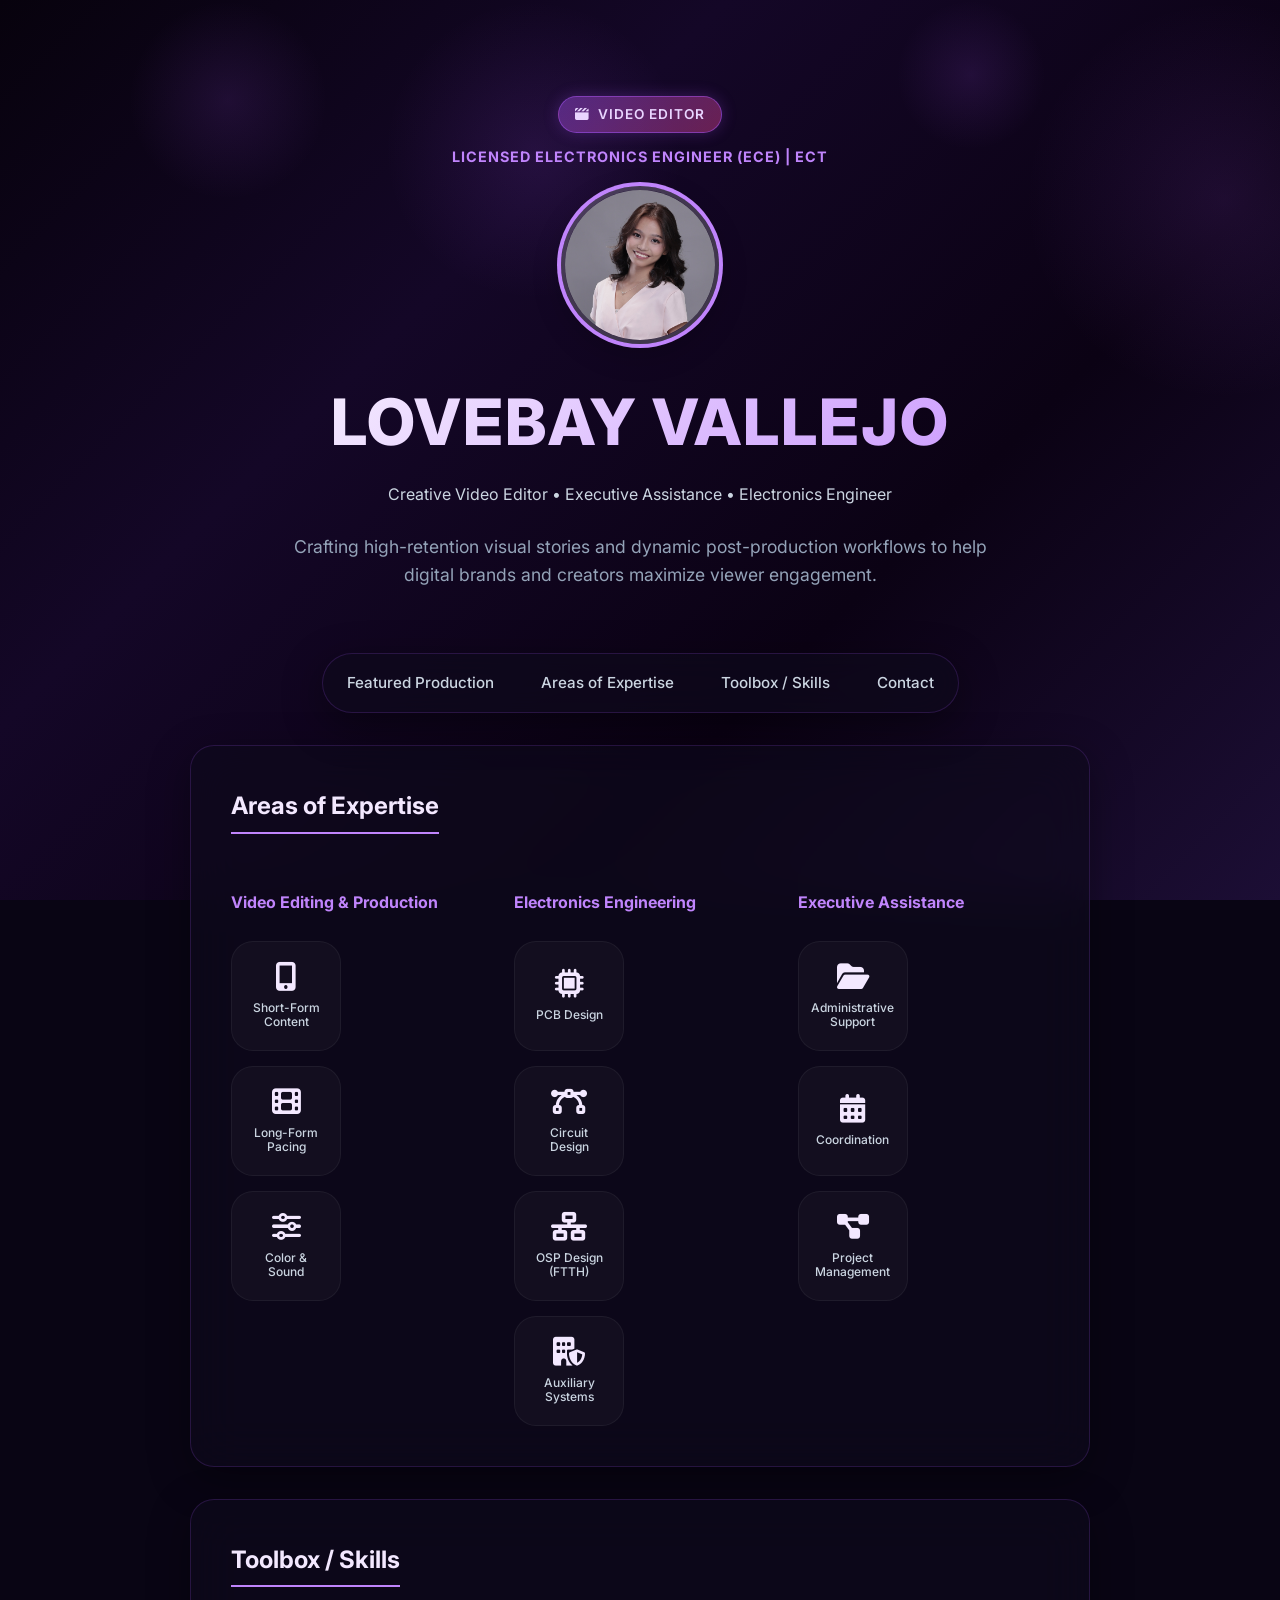
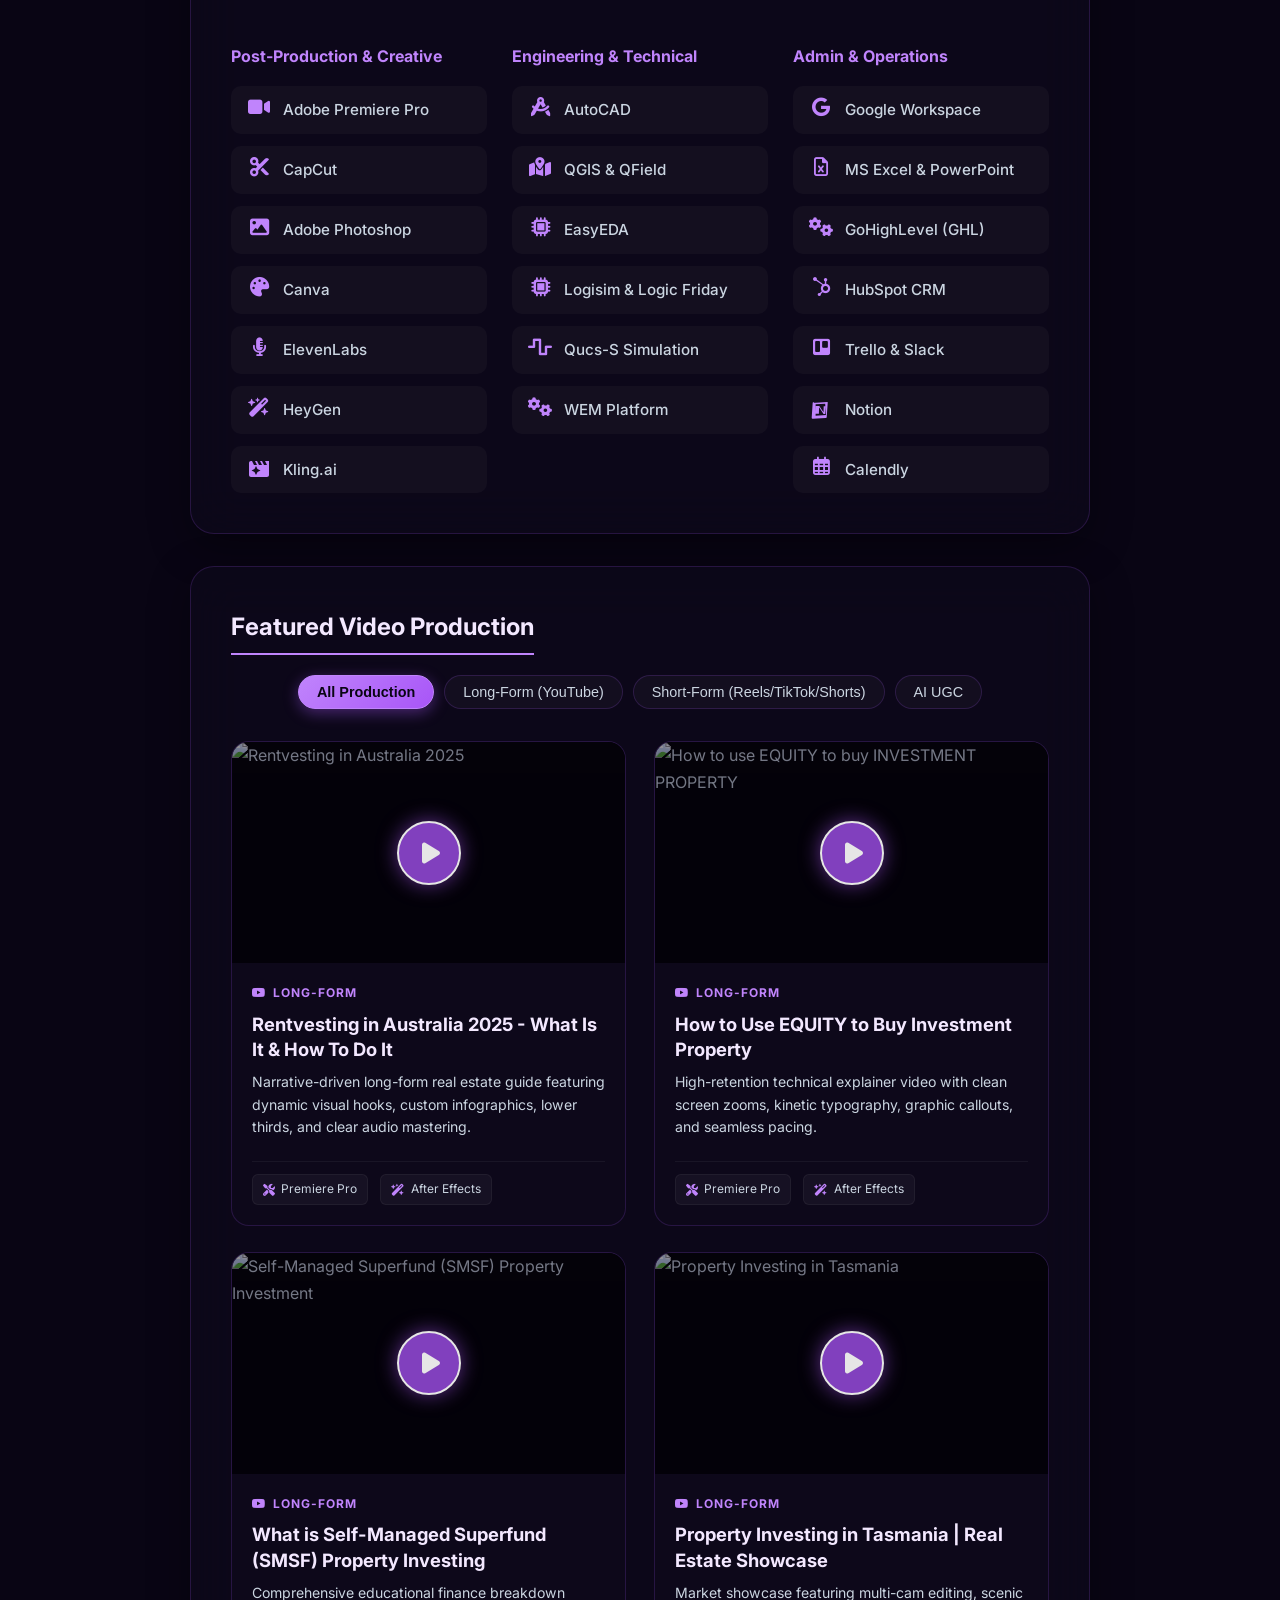
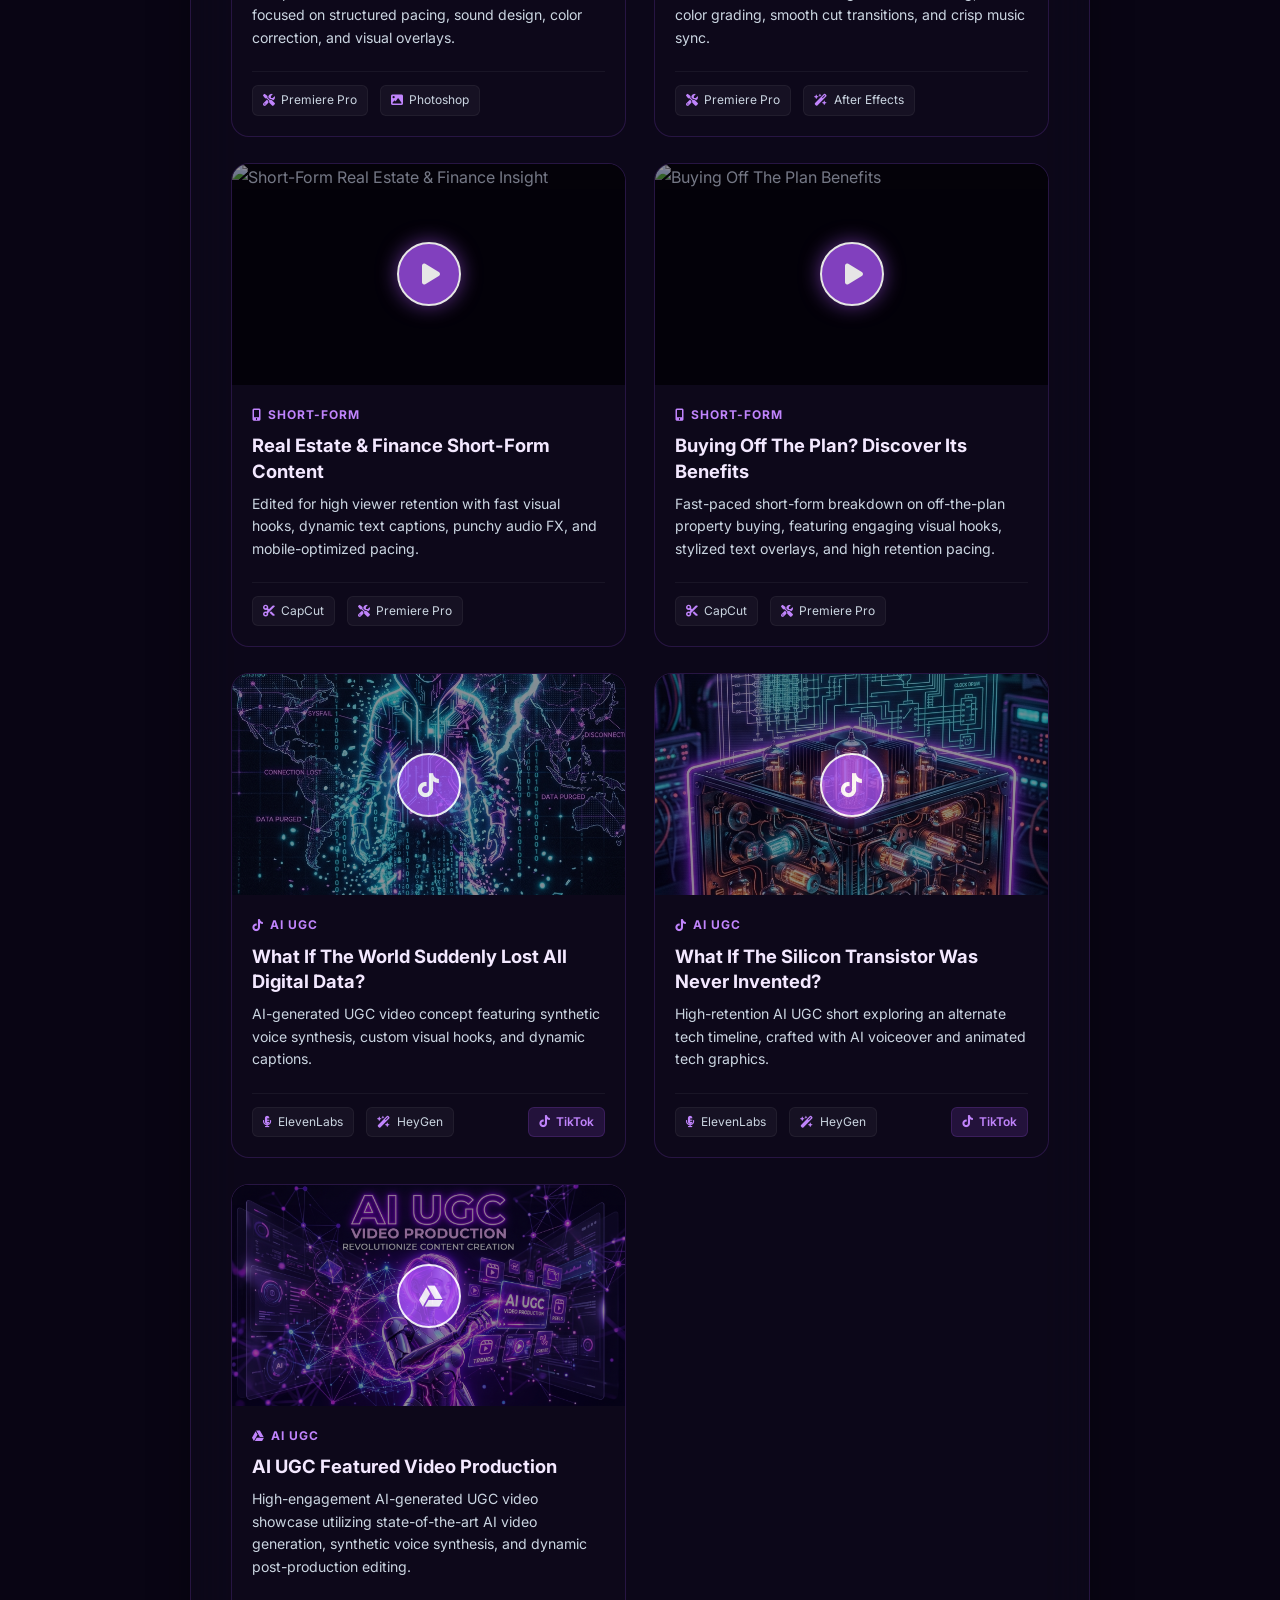
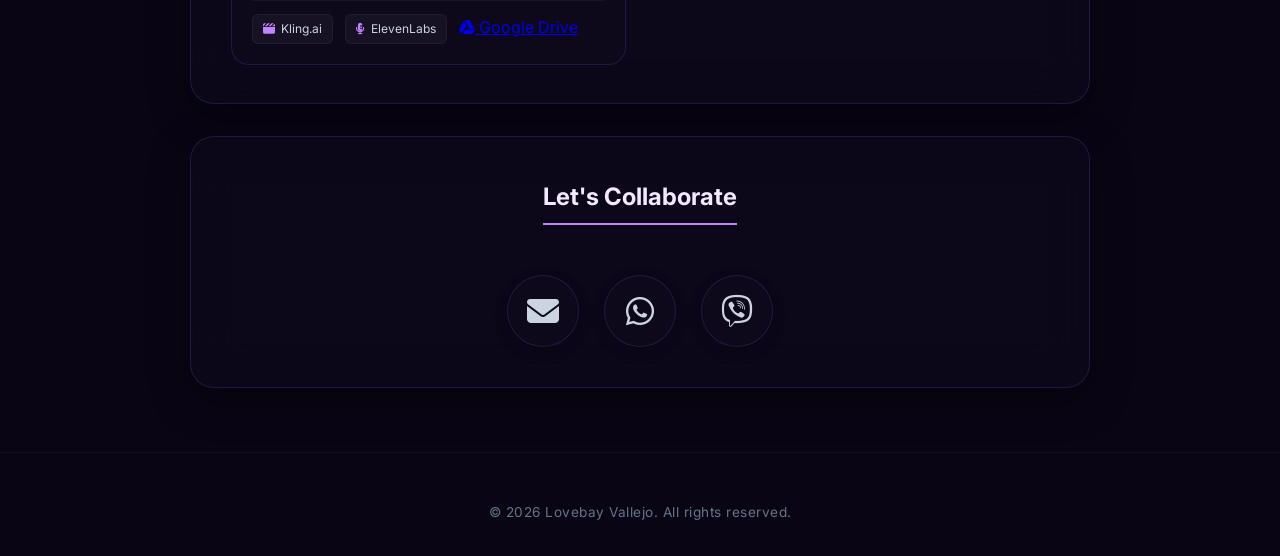
==== commit 8be641cd: "kling added" ====
--- a/index.html
+++ b/index.html
@@ -412,6 +412,32 @@
                             <a href="https://www.tiktok.com/@biteesizedd/video/7662835712349228296" target="_blank"
                                 rel="noopener noreferrer" class="tiktok-link"><i class="fa-brands fa-tiktok"></i>
                                 TikTok</a>
+                        </div>
+                    </div>
+                </div>
+
+                <!-- Video 9: AI UGC -->
+                <div class="video-card" data-category="ai-ugc">
+                    <div class="video-thumbnail-container" data-platform="drive"
+                        data-video-url="https://drive.google.com/file/d/14WjqDFTjaWOnGBYDOSS_TmNr_3znfHDB/view?usp=drive_link">
+                        <img src="photos/ai-ugc-featured-production.jpg"
+                            alt="AI UGC Featured Video Production" class="video-thumbnail">
+                        <div class="video-overlay">
+                            <div class="play-button-wrapper">
+                                <i class="fa-brands fa-google-drive"></i>
+                            </div>
+                        </div>
+                    </div>
+                    <div class="video-info">
+                        <span class="video-category-tag"><i class="fa-brands fa-google-drive"></i> AI UGC</span>
+                        <h3>AI UGC Featured Video Production</h3>
+                        <p>High-engagement AI-generated UGC video showcase utilizing state-of-the-art AI video generation, synthetic voice synthesis, and dynamic post-production editing.</p>
+                        <div class="video-meta">
+                            <span><i class="fa-solid fa-clapperboard"></i> Kling.ai</span>
+                            <span><i class="fa-solid fa-microphone-lines"></i> ElevenLabs</span>
+                            <a href="https://drive.google.com/file/d/14WjqDFTjaWOnGBYDOSS_TmNr_3znfHDB/view?usp=drive_link" target="_blank"
+                                rel="noopener noreferrer" class="drive-link"><i class="fa-brands fa-google-drive"></i>
+                                Google Drive</a>
                         </div>
                     </div>
                 </div>
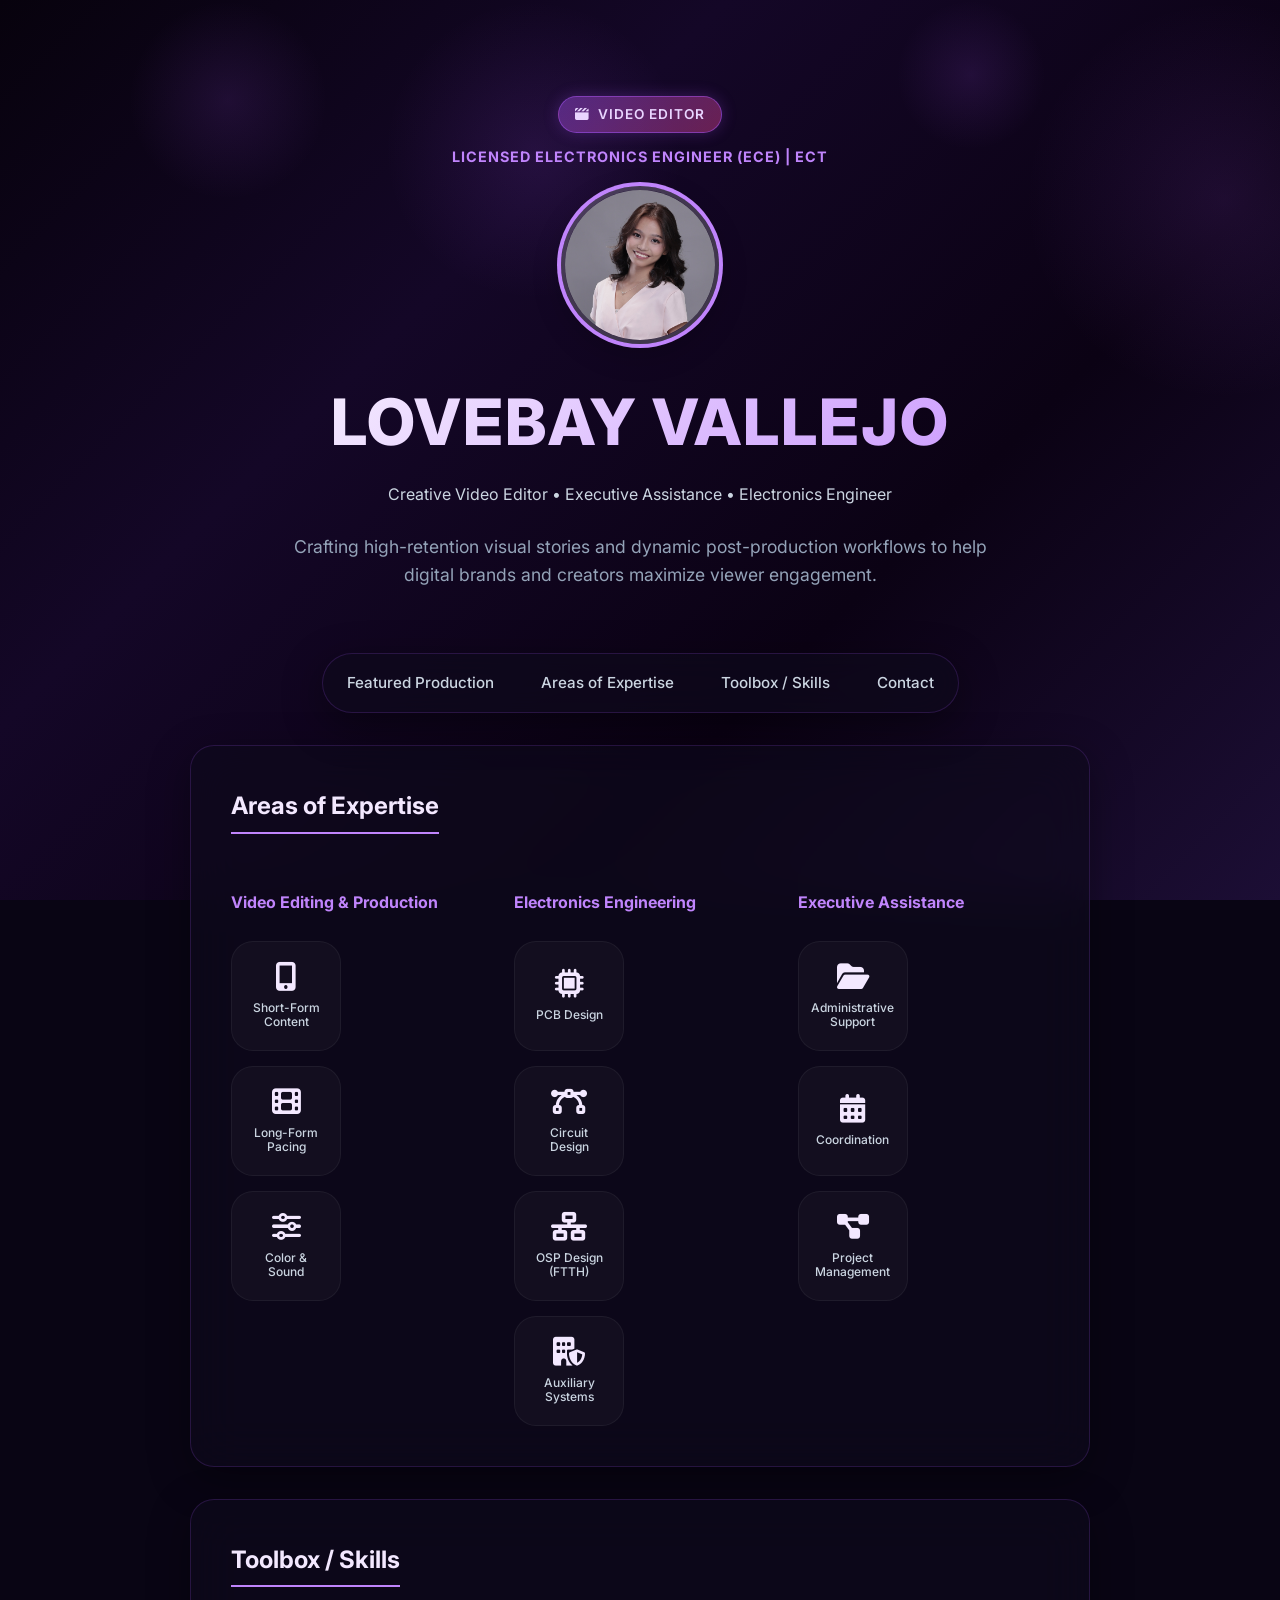
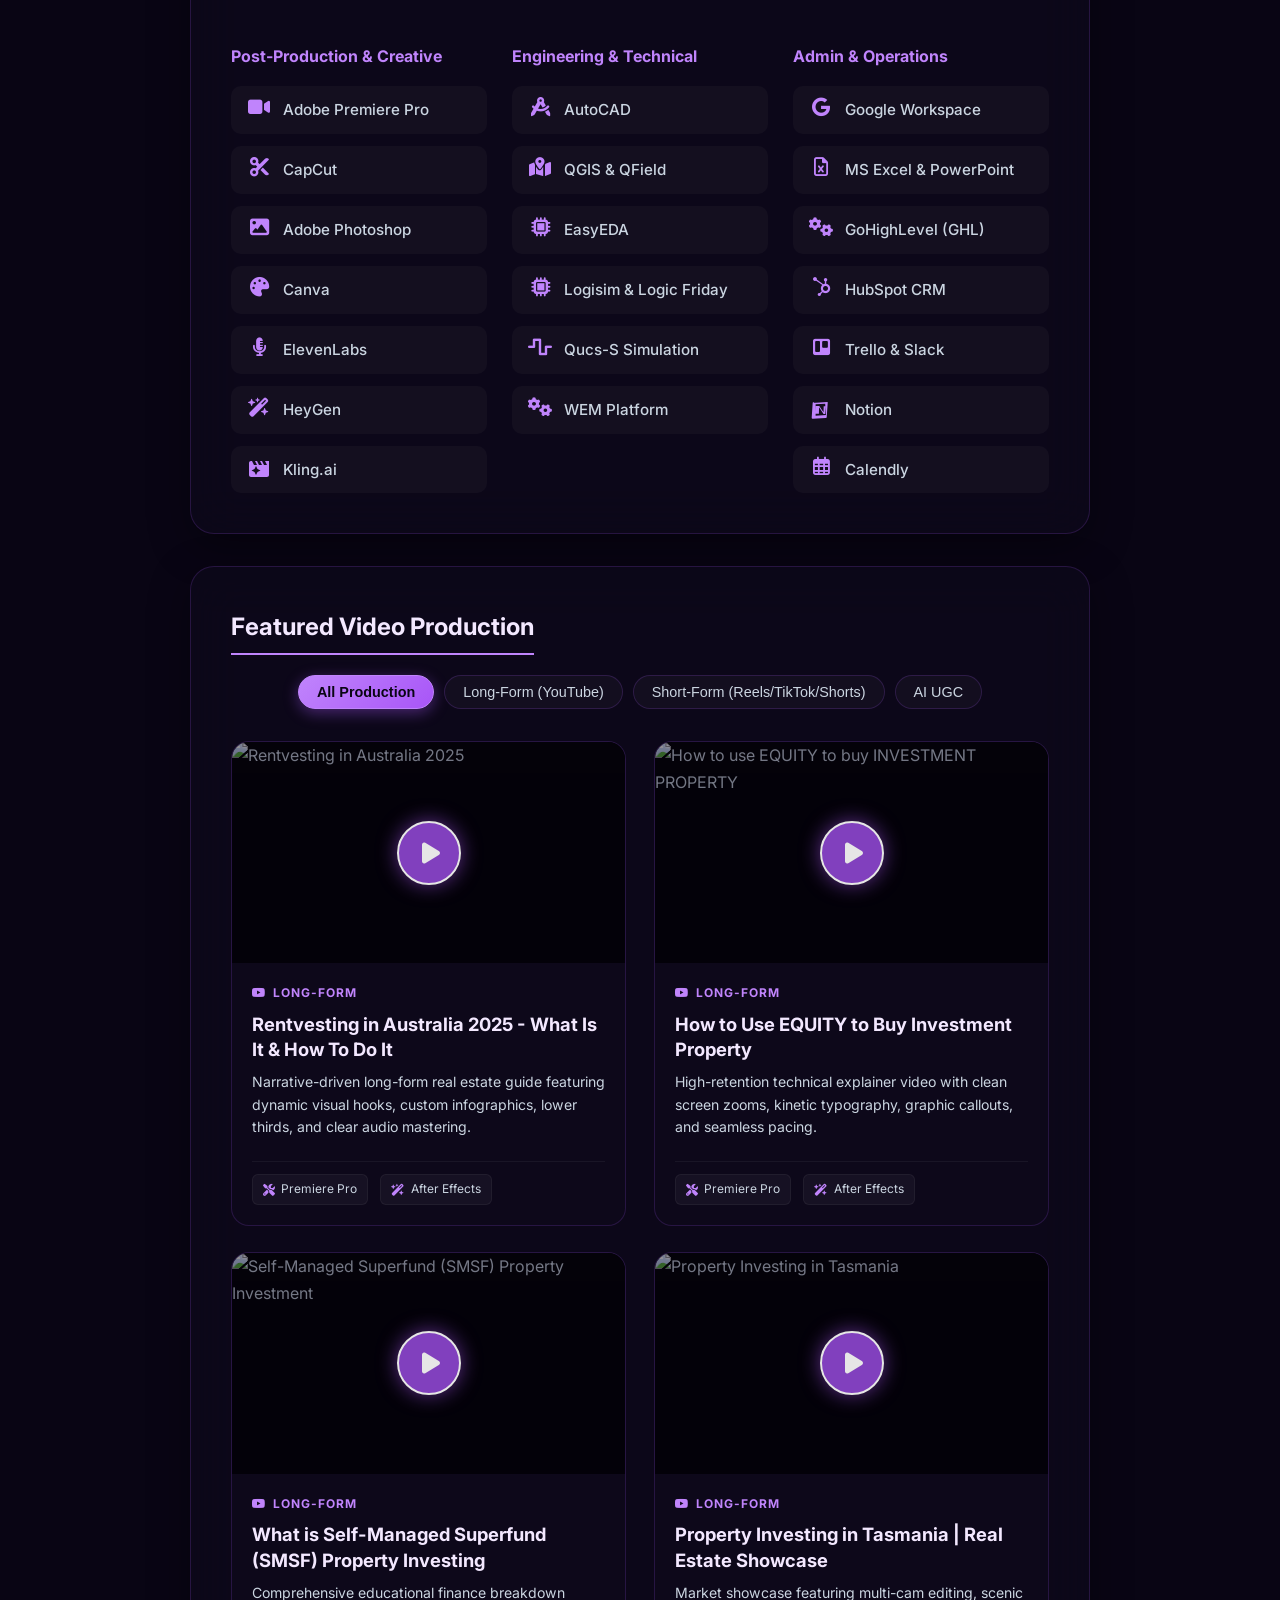
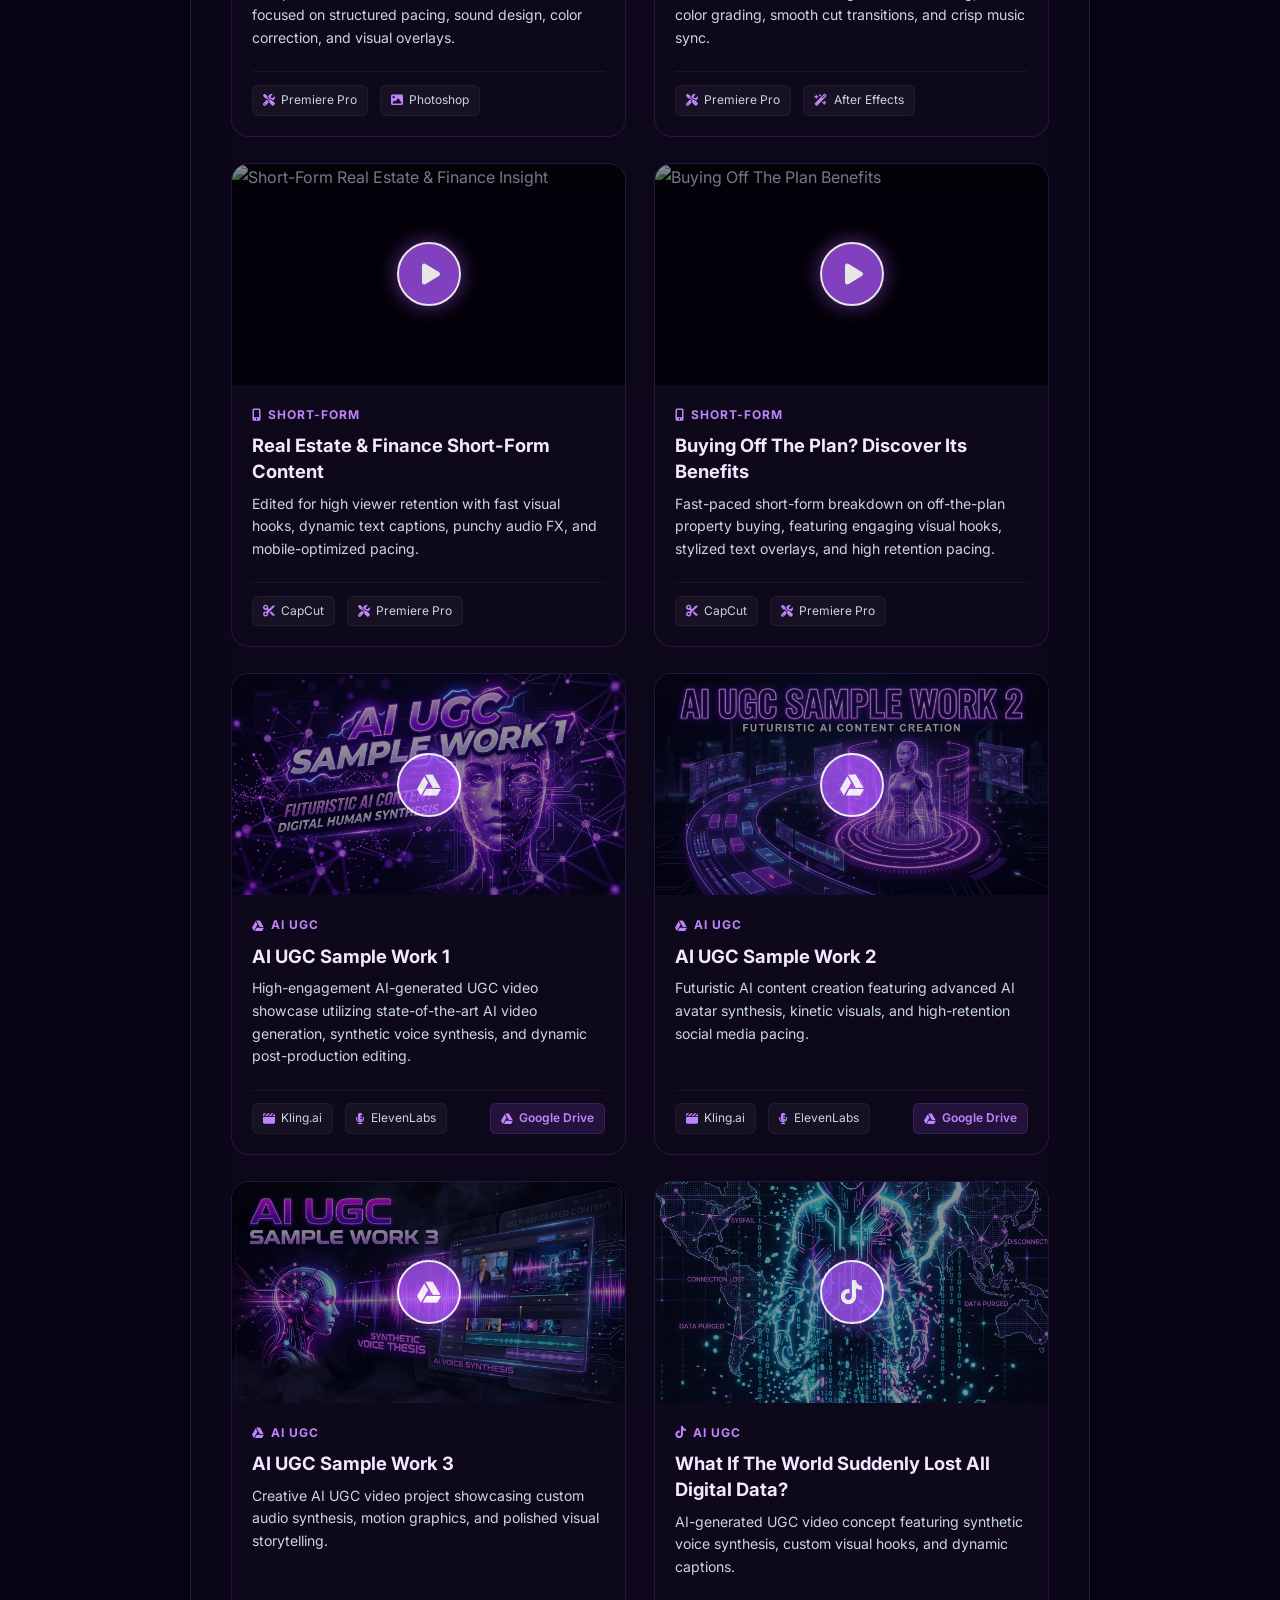
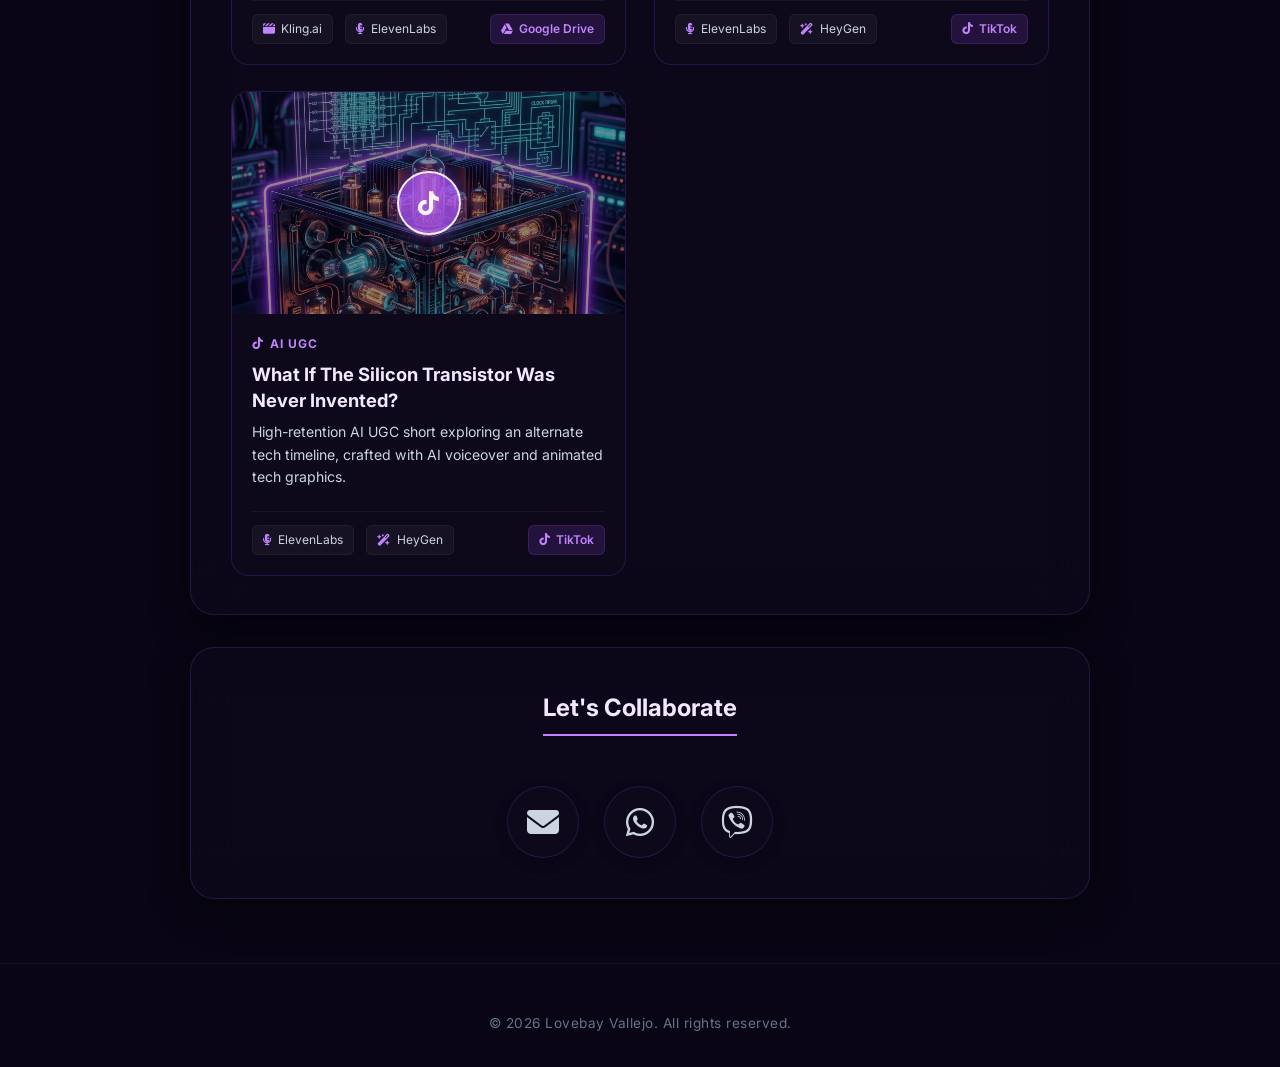
==== commit 8e786e45: "added vids for ai ugc" ====
--- a/index.html
+++ b/index.html
@@ -362,7 +362,85 @@
                     </div>
                 </div>
 
-                <!-- Video 7: AI UGC -->
+                <!-- Video 7: AI UGC Sample Work 1 -->
+                <div class="video-card" data-category="ai-ugc">
+                    <div class="video-thumbnail-container" data-platform="drive"
+                        data-video-url="https://drive.google.com/file/d/14WjqDFTjaWOnGBYDOSS_TmNr_3znfHDB/view?usp=drive_link">
+                        <img src="photos/ai-ugc-sample-1.jpg"
+                            alt="AI UGC Sample Work 1" class="video-thumbnail">
+                        <div class="video-overlay">
+                            <div class="play-button-wrapper">
+                                <i class="fa-brands fa-google-drive"></i>
+                            </div>
+                        </div>
+                    </div>
+                    <div class="video-info">
+                        <span class="video-category-tag"><i class="fa-brands fa-google-drive"></i> AI UGC</span>
+                        <h3>AI UGC Sample Work 1</h3>
+                        <p>High-engagement AI-generated UGC video showcase utilizing state-of-the-art AI video generation, synthetic voice synthesis, and dynamic post-production editing.</p>
+                        <div class="video-meta">
+                            <span><i class="fa-solid fa-clapperboard"></i> Kling.ai</span>
+                            <span><i class="fa-solid fa-microphone-lines"></i> ElevenLabs</span>
+                            <a href="https://drive.google.com/file/d/14WjqDFTjaWOnGBYDOSS_TmNr_3znfHDB/view?usp=drive_link" target="_blank"
+                                rel="noopener noreferrer" class="drive-link"><i class="fa-brands fa-google-drive"></i>
+                                Google Drive</a>
+                        </div>
+                    </div>
+                </div>
+
+                <!-- Video 8: AI UGC Sample Work 2 -->
+                <div class="video-card" data-category="ai-ugc">
+                    <div class="video-thumbnail-container" data-platform="drive"
+                        data-video-url="https://drive.google.com/file/d/17P_uQvCYTeWpVbRjisswXt78namgietE/view?usp=sharing">
+                        <img src="photos/ai-ugc-sample-2.jpg"
+                            alt="AI UGC Sample Work 2" class="video-thumbnail">
+                        <div class="video-overlay">
+                            <div class="play-button-wrapper">
+                                <i class="fa-brands fa-google-drive"></i>
+                            </div>
+                        </div>
+                    </div>
+                    <div class="video-info">
+                        <span class="video-category-tag"><i class="fa-brands fa-google-drive"></i> AI UGC</span>
+                        <h3>AI UGC Sample Work 2</h3>
+                        <p>Futuristic AI content creation featuring advanced AI avatar synthesis, kinetic visuals, and high-retention social media pacing.</p>
+                        <div class="video-meta">
+                            <span><i class="fa-solid fa-clapperboard"></i> Kling.ai</span>
+                            <span><i class="fa-solid fa-microphone-lines"></i> ElevenLabs</span>
+                            <a href="https://drive.google.com/file/d/17P_uQvCYTeWpVbRjisswXt78namgietE/view?usp=sharing" target="_blank"
+                                rel="noopener noreferrer" class="drive-link"><i class="fa-brands fa-google-drive"></i>
+                                Google Drive</a>
+                        </div>
+                    </div>
+                </div>
+
+                <!-- Video 9: AI UGC Sample Work 3 -->
+                <div class="video-card" data-category="ai-ugc">
+                    <div class="video-thumbnail-container" data-platform="drive"
+                        data-video-url="https://drive.google.com/file/d/1Qaf7mqNiGdQJxAY5maUwHBkmDeQfZkH9/view?usp=sharing">
+                        <img src="photos/ai-ugc-sample-3.jpg"
+                            alt="AI UGC Sample Work 3" class="video-thumbnail">
+                        <div class="video-overlay">
+                            <div class="play-button-wrapper">
+                                <i class="fa-brands fa-google-drive"></i>
+                            </div>
+                        </div>
+                    </div>
+                    <div class="video-info">
+                        <span class="video-category-tag"><i class="fa-brands fa-google-drive"></i> AI UGC</span>
+                        <h3>AI UGC Sample Work 3</h3>
+                        <p>Creative AI UGC video project showcasing custom audio synthesis, motion graphics, and polished visual storytelling.</p>
+                        <div class="video-meta">
+                            <span><i class="fa-solid fa-clapperboard"></i> Kling.ai</span>
+                            <span><i class="fa-solid fa-microphone-lines"></i> ElevenLabs</span>
+                            <a href="https://drive.google.com/file/d/1Qaf7mqNiGdQJxAY5maUwHBkmDeQfZkH9/view?usp=sharing" target="_blank"
+                                rel="noopener noreferrer" class="drive-link"><i class="fa-brands fa-google-drive"></i>
+                                Google Drive</a>
+                        </div>
+                    </div>
+                </div>
+
+                <!-- Video 10: AI UGC Concept Short -->
                 <div class="video-card" data-category="ai-ugc">
                     <div class="video-thumbnail-container" data-platform="tiktok"
                         data-video-url="https://www.tiktok.com/@biteesizedd/video/7663057281780862226">
@@ -389,7 +467,7 @@
                     </div>
                 </div>
 
-                <!-- Video 8: AI UGC -->
+                <!-- Video 11: AI UGC Concept Short -->
                 <div class="video-card" data-category="ai-ugc">
                     <div class="video-thumbnail-container" data-platform="tiktok"
                         data-video-url="https://www.tiktok.com/@biteesizedd/video/7662835712349228296">
@@ -412,32 +490,6 @@
                             <a href="https://www.tiktok.com/@biteesizedd/video/7662835712349228296" target="_blank"
                                 rel="noopener noreferrer" class="tiktok-link"><i class="fa-brands fa-tiktok"></i>
                                 TikTok</a>
-                        </div>
-                    </div>
-                </div>
-
-                <!-- Video 9: AI UGC -->
-                <div class="video-card" data-category="ai-ugc">
-                    <div class="video-thumbnail-container" data-platform="drive"
-                        data-video-url="https://drive.google.com/file/d/14WjqDFTjaWOnGBYDOSS_TmNr_3znfHDB/view?usp=drive_link">
-                        <img src="photos/ai-ugc-featured-production.jpg"
-                            alt="AI UGC Featured Video Production" class="video-thumbnail">
-                        <div class="video-overlay">
-                            <div class="play-button-wrapper">
-                                <i class="fa-brands fa-google-drive"></i>
-                            </div>
-                        </div>
-                    </div>
-                    <div class="video-info">
-                        <span class="video-category-tag"><i class="fa-brands fa-google-drive"></i> AI UGC</span>
-                        <h3>AI UGC Featured Video Production</h3>
-                        <p>High-engagement AI-generated UGC video showcase utilizing state-of-the-art AI video generation, synthetic voice synthesis, and dynamic post-production editing.</p>
-                        <div class="video-meta">
-                            <span><i class="fa-solid fa-clapperboard"></i> Kling.ai</span>
-                            <span><i class="fa-solid fa-microphone-lines"></i> ElevenLabs</span>
-                            <a href="https://drive.google.com/file/d/14WjqDFTjaWOnGBYDOSS_TmNr_3znfHDB/view?usp=drive_link" target="_blank"
-                                rel="noopener noreferrer" class="drive-link"><i class="fa-brands fa-google-drive"></i>
-                                Google Drive</a>
                         </div>
                     </div>
                 </div>
--- a/styles.css
+++ b/styles.css
@@ -716,7 +716,8 @@
     color: var(--accent);
 }
 
-.tiktok-link {
+.tiktok-link,
+.drive-link {
     font-size: 0.75rem;
     background: rgba(168, 85, 247, 0.15);
     border: 1px solid var(--glass-border);
@@ -732,13 +733,15 @@
     transition: all 0.3s ease;
 }
 
-.tiktok-link:hover {
+.tiktok-link:hover,
+.drive-link:hover {
     background: var(--accent);
     color: #090514;
     border-color: var(--accent);
 }
 
-.play-button-wrapper i.fa-tiktok {
+.play-button-wrapper i.fa-tiktok,
+.play-button-wrapper i.fa-google-drive {
     margin-left: 0;
 }
 
